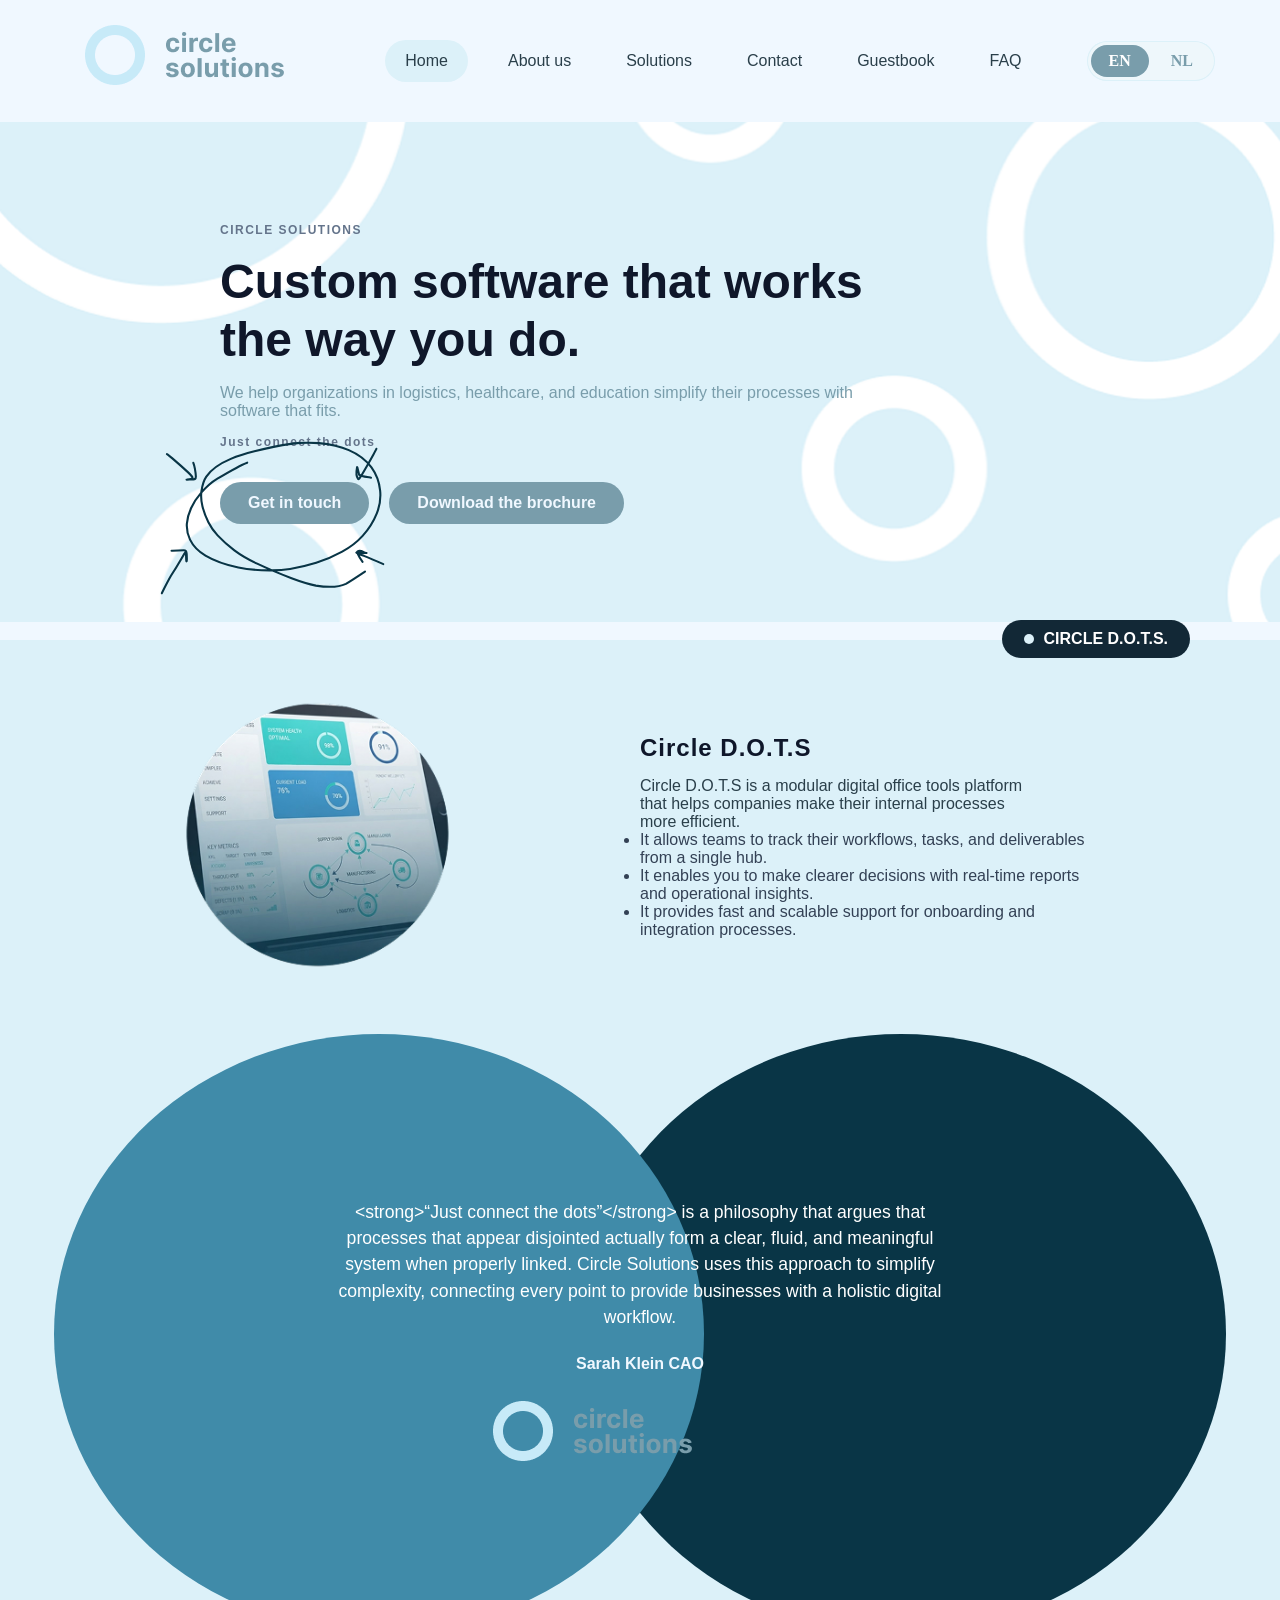
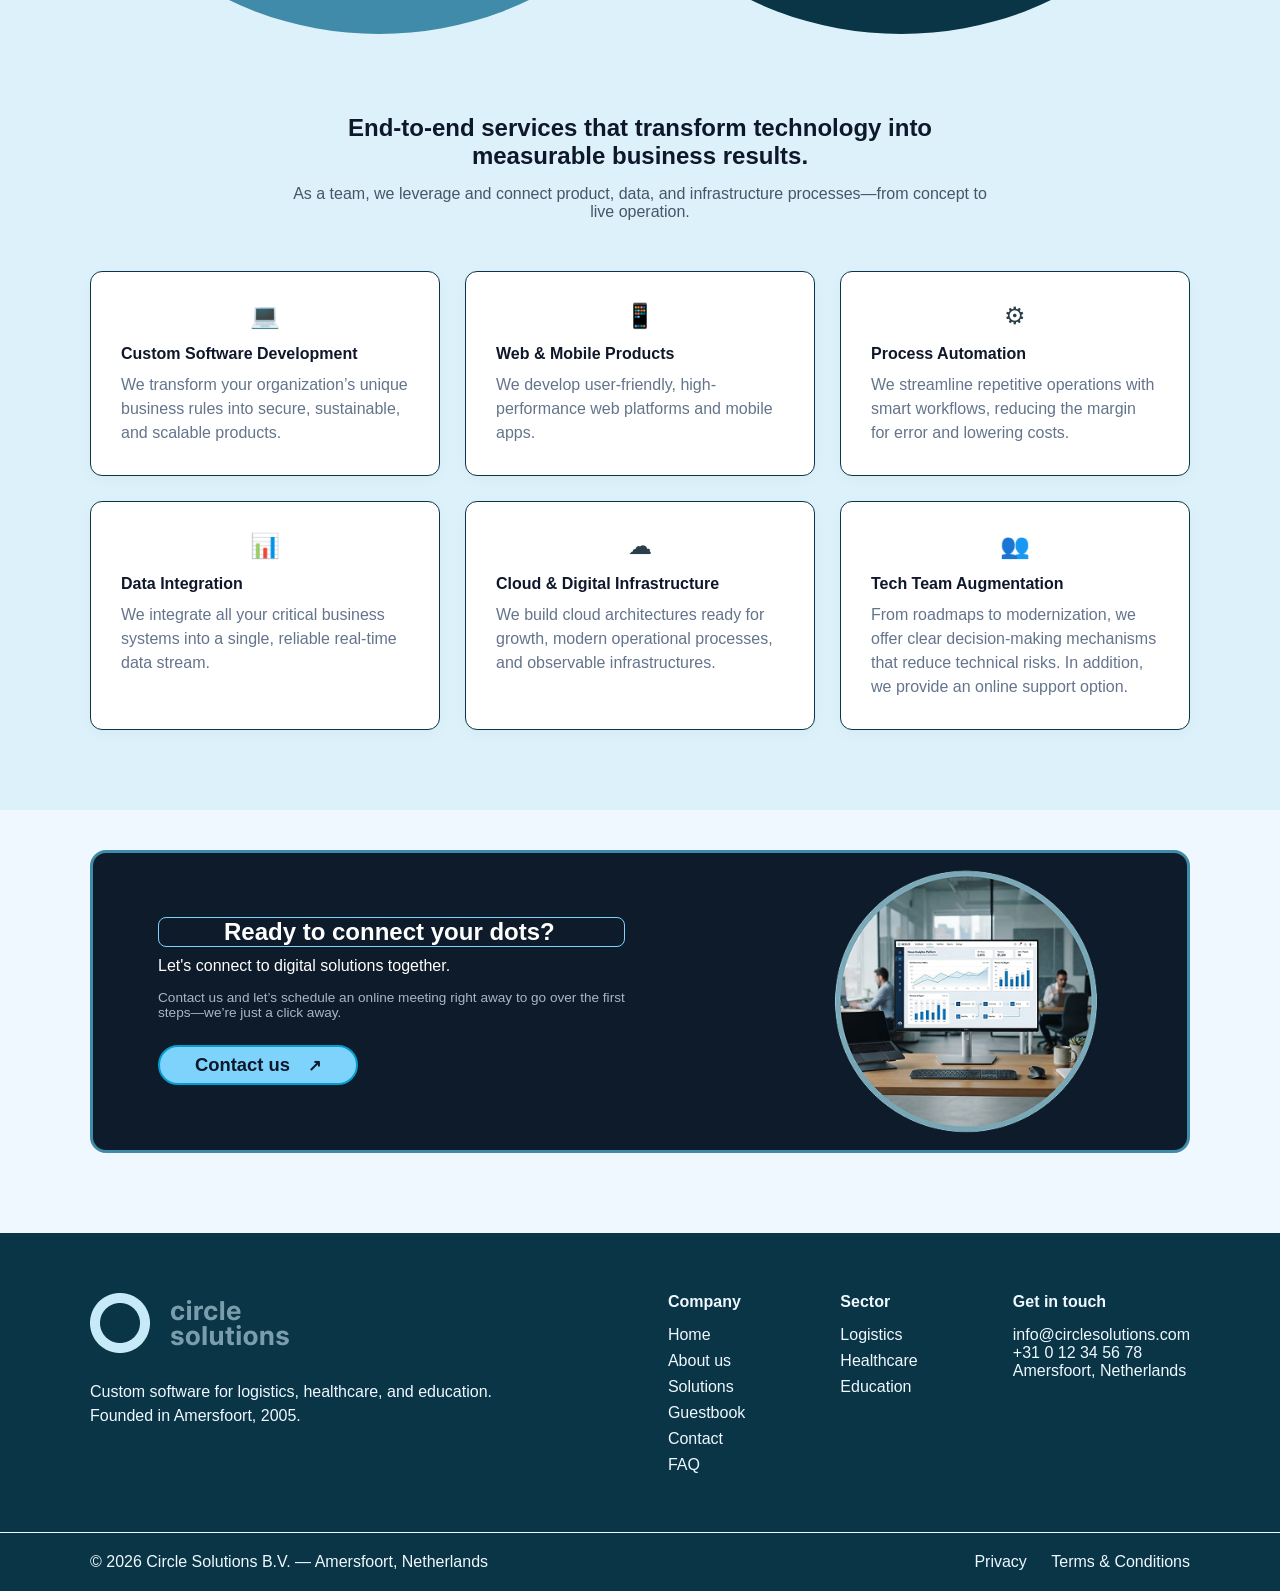
==== src/index.html @ 531309c3 "Merge branch 'main' into buse" ====
<!doctype html>
<html lang="en">
<head>
<meta charset="UTF-8" />
<meta name="viewport" content="width=device-width, initial-scale=1.0" />
<title>Home - Circle Solutions</title>
<title data-i18n="home.title">Circle Solutions-Home</title>
<link rel="stylesheet" href="css/style.css">

</head>
<body>
<!-- NAVBAR -->
<header class="navbar">
<div class="nav-container">
<a href="index.html" class="logo">
<img src="images/LOGO.png" alt="" class="logo-img">
</a>

    <nav class="nav-links">
		<a href="index.html" class="active" data-i18n="nav.home">Home</a>
		<a href="../pages/about.html" data-i18n="nav.about">About us</a>
		<a href="../pages/solutions.html" data-i18n="nav.solutions">Solutions</a>
		<a href="../pages/contact.php" data-i18n="nav.contact">Contact</a>
		<a href="../pages/guestbook.php" data-i18n="nav.guestpage">Guestpage</a>
		<a href="../pages/faq.html" data-i18n="nav.faq">FAQ</a>
        <br>
			<div class="lang-switch" role="group" aria-label="Language">
				<button class="btn-lang" data-lang="en" type="button">EN</button>
				<button class="btn-lang" data-lang="nl" type="button">NL</button>
			</div>
</nav>
</div>
</header>

<!-- HERO SECTION -->
  <section class="hero">
    
    <div class="container hero-container">
      <span class="sub-title">CIRCLE SOLUTIONS</span>
      <h1 data-i18n-html="home.hero.title">Custom software that works <br> the way you do.</h1>
      <p data-i18n="home.hero.text">We help organizations in logistics, healthcare, and education simplify their processes with software that fits.</p>
      <span class="sub-title" data-i18n="home.hero.tagline">Just connect the dots</span>
      <br>
      <div class="hero-buttons">
        <div class="btn-circle-wrapper">
            <svg width="214" height="147" viewBox="0 0 214 147" fill="none" xmlns="http://www.w3.org/2000/svg">
                <path d="M206.187 7C206.052 7.44674 205.916 7.89348 203.238 12.725C200.559 17.5566 195.342 26.7594 192.417 31.5449C192.168 31.9524 191.937 32.326 191.722 32.6678M191.722 32.6678C189.411 36.3394 188.977 36.3552 188.537 35.6616C185.969 31.6192 187.295 27.0545 187.739 24.6137C187.865 23.9179 188.8 28.0942 189.685 31.8386C190.373 32.1603 191.054 32.4339 191.722 32.6678ZM191.722 32.6678C194.572 33.6662 197.192 33.9428 199.163 34.1644C199.748 34.2537 200.29 34.4324 201.054 34.6165" stroke-width="2" stroke-linecap="round" stroke-linejoin="round" stroke="#093546"/>
                <path d="M192.952 115.005C191.727 113.305 189.323 109.647 188.111 106.883M188.111 106.883C188.045 106.733 187.983 106.586 187.924 106.442C187.884 106.343 187.851 106.245 187.826 106.149M188.111 106.883C187.547 106.616 187.21 106.407 187 106.203C187.183 106.172 187.467 106.155 187.826 106.149M188.111 106.883C189.162 107.381 191.002 108.078 194.275 109.302C198.288 110.914 205.267 113.863 212.868 117.171M187.826 106.149C187.697 105.663 187.767 105.224 188.19 104.993C191.32 103.289 194.307 106.157 195.624 106.341C199.901 106.939 190.984 106.101 187.826 106.149Z" stroke-width="2" stroke-linecap="round" stroke-linejoin="round" stroke="#093546"/>
                <path d="M82.7115 20.2704C79.1403 21.5699 69.0867 26.6949 54.2608 35.5805C47.365 39.7134 42.9079 44.2592 38.8556 48.9072M38.8556 48.9072C38.8461 48.9181 38.8365 48.929 38.827 48.94C34.767 53.5994 31.5529 58.519 29.1829 63.5595C26.813 68.6001 25.3845 73.6125 25.0652 78.6545C24.746 83.6964 25.5793 88.616 28.0917 93.7958C30.6042 98.9756 34.7706 104.266 42.869 109.081C50.9673 113.895 62.8714 118.072 74.2416 120.409C85.6117 122.747 96.0873 123.118 103.924 123.17C104.833 123.176 105.702 123.178 106.54 123.174M38.8556 48.9072C38.9139 48.3086 38.9884 47.7086 39.0795 47.106C39.8208 42.2047 41.1844 37.1265 43.6644 33.5342C47.9841 27.2771 55.4675 21.494 67.0504 16.625C72.979 14.1329 79.2882 11.9979 89.6176 9.40031C99.9471 6.80268 113.875 3.83236 124.518 2.29938C135.161 0.766396 142.304 0.673573 151.272 1.58352C160.239 2.49346 170.715 4.34991 179.816 8.24284C188.917 12.1358 196.417 17.8908 201.454 24.785C206.492 31.6792 208.992 39.4763 209.751 46.9133C210.51 54.3504 209.558 61.2193 206.568 68.6704C203.577 76.1215 198.697 83.9186 193.006 90.2081C187.316 96.4975 181.006 101.139 173.498 105.324C165.989 109.51 157.537 113.13 148.651 115.944C139.764 118.758 130.717 120.707 123.679 121.825C117.458 122.814 112.922 123.146 106.54 123.174M38.8556 48.9072C38.4396 53.178 38.8497 57.3777 39.9507 61.9183C41.206 67.0952 43.3488 72.5718 45.643 77.1566C47.9372 81.7415 50.318 85.2688 54.461 89.7313C58.604 94.1938 64.437 99.4847 70.4774 104.02C76.5178 108.556 82.5888 112.176 92.2636 116.779C96.5395 118.814 101.483 121.019 106.54 123.174M106.54 123.174C112.924 125.895 119.487 128.537 125.112 130.655C135.19 134.451 141.857 136.4 148.326 137.729C160.867 139.708 169.741 139.542 177.042 136.048C181.724 133.39 188.39 128.935 195.258 124.345L195.259 124.344" stroke-width="2" stroke-linecap="round" stroke-linejoin="round" stroke="#093546"/>
                <path d="M10.4452 104.437C10.8518 104.437 15.3977 104.114 22.1036 104.001C24.4766 103.961 24.7441 104.966 24.8837 107.347C25.0233 109.728 25.0233 113.714 24.9556 113.989C24.2017 117.058 24.4772 106.294 24.0686 105.259C22.0215 107.678 18.6049 114.856 9.87031 128.361C7.05324 133.21 4.07192 139.135 1.00024 145.239" stroke-width="2" stroke-linecap="round" stroke-linejoin="round" stroke="#093546"/>
                <path d="M6.00024 12C6.67782 12.4141 7.35539 12.8282 11.2278 16.1475C15.1003 19.4668 22.1471 25.6787 26.0144 29.2928C29.8817 32.907 30.356 33.7353 30.4309 34.438C30.5732 35.7721 27.8531 36.2619 25.3163 36.3999C22.5287 36.5516 31.7974 36.4041 32.8219 35.8477C33.3068 35.5845 33.711 35.2914 33.6833 33.4927C33.6556 31.6939 33.1813 28.3809 32.7336 25.915C32.286 23.4491 31.8795 21.9306 31.2553 20.3662" stroke-width="2" stroke-linecap="round" stroke-linejoin="round" stroke="#093546"/>
            </svg>
          <a href="pages/contact.php" class="btn btn-primary" data-i18n="home.hero.cta">Get in touch</a>
        </div>
        
        <a href="/assets/brochure - Circle Solutions.pdf" class="btn btn-secondary" target="_blank" data-i18n="home.hero.brochure">Download the brochure</a>
      </div>
    </div>
  </section>
 <br>

<section class="dots-section">
<div class="container grid-2">

<span class="badge">
<span class="dot"></span>
CIRCLE D.O.T.S.
</span>

<div class="dots-image">
<img src="images/DOT.png" alt="">
</div>
<div class="dots-content">
    <h2>Circle D.O.T.S</h2>
    <p class="lead" data-i18n="home.dots.lead">
      <strong>Circle D.O.T.S is a modular digital office tools platform that helps companies make their internal processes more efficient.</strong>
    </p>
    <ul>
        <li data-i18n="home.dots.li1">It allows teams to track their workflows, tasks, and deliverables from a single hub.</li>
        <li data-i18n="home.dots.li2">It enables you to make clearer decisions with real-time reports and operational insights.</li>
        <li data-i18n="home.dots.li3">It provides fast and scalable support for onboarding and integration processes.</li>
    </ul>
</div>
</div>
</section>

<!-- QUOTE SECTION -->
<section class="quote-container">
<!-- 2 circle-->
<div class="circle circle-left"></div>
<div class="circle circle-right"></div>

<div class="quote-content">
<p class="quote-text" data-i18n="home.quote.text">
<strong>“Just connect the dots”</strong>is a philosophy that argues that processes that appear disjointed actually form a clear, fluid, and meaningful system when properly linked. Circle Solutions uses this approach to simplify complexity, connecting every point to provide businesses with a holistic digital workflow.
</p>

<div class="quote-author">
<span class="author-name">Sarah Klein CAO</span>
<br>
<img src="images/LOGO.png" alt="">
</div>
</div>
</div>
</section>

<!-- SERVICES SECTION unicode...-->
<section class="services-section">
<div class="container">
<div class="section-header">
<h2 data-i18n="home.services.title">End-to-end services that transform technology into measurable business results.</h2>
<p data-i18n="home.services.text">As a team, we leverage and connect product, data, and infrastructure processes—from concept to live operation.</p>
</div>

<div class="services-grid">
<div class="service-card">
<div class="card-icon"> &#128187; </div>
<h3 data-i18n="home.s1.title">Custom Software Development</h3>
<p data-i18n="home.s1.text">We transform your organization's unique business rules into secure, sustainable, and scalable products.</p>
</div>

<div class="service-card">
<div class="card-icon"> &#128241; </div>
<h3 data-i18n="home.s2.title">Web & Mobile Products</h3>
<p data-i18n="home.s2.text">We develop user-friendly, high-performance web platforms and mobile apps.</p>
</div>

<div class="service-card">
<div class="card-icon"> &#9881; </div>
<h3 data-i18n="home.s3.title">Process Automation</h3>
<p data-i18n="home.s3.text">We streamline repetitive operations with smart workflows, reducing the margin for error and lowering costs.</p>
</div>

<div class="service-card">
<div class="card-icon"> &#128202; </div>
<h3 data-i18n="home.s4.title">Data Integration</h3>
<p data-i18n="home.s4.text">We integrate all your critical business systems into a single, reliable real-time data stream.</p>
</div>


<div class="service-card">
<div class="card-icon"> &#9729; </div>
<h3 data-i18n="home.s5.title">Cloud & Digital Infrastructure</h3>
<p data-i18n="home.s5.text">We build cloud architectures ready for growth, modern operational processes, and observable infrastructures.</p>
</div>

<div class="service-card">
<div class="card-icon"> &#128101; </div>
<h3 data-i18n="home.s6.title">Tech Team Augmentation</h3>
<p data-i18n="home.s6.text">From roadmaps to modernization, we offer clear decision-making mechanisms that reduce technical risks. In addition, we provide an online support option.</p>
</div>
</div>
</div>

</section>
<!--BANNER SECTION -->
 <section class="cta-section">
    <div class="container">
      <div class="cta-card">
        <div class="cta-content">
            <h2 data-i18n="home.cta.title">Ready to connect your dots?</h2>
            <h3 data-i18n="home.cta.sub">Let's connect to digital solutions together.</h3>
            <p data-i18n="home.cta.text">Contact us and let's schedule an online meeting right  away to go over the first steps—we're just a click away.</p>
            <a href="pages/contact.php" class="contact-btn">
  <span data-i18n="home.cta.btn">Contact us</span>
  <span class="arrow">↗</span>
</a>
</div>
<div class="cta-image">
<img src="images/Ürün arayüzü.png" alt="">
</div>
</div>
</div>
</section>

<!-- FOOTER -->

	 <footer class="footer">
		 <div class="container footer-grid">
			 <div class="footer-brand">
				 <div class="logo light">
					 <span class="logo-icon"></span>
					 <img src="/images/LOGO.png" alt="">
        
				 </div>
				 <p>
					 <span data-i18n="footer.tagline">Custom software for logistics, healthcare, and education.</span>
					 <br>
						 <span data-i18n="footer.founded">Founded in Amersfoort, 2005.</span>
					 </p>

			 </div>
			 <div class="footer-col">
				 <h4 data-i18n="footer.company">Company</h4>
				 <ul>
					 <li>
						 <a href="../index.html" data-i18n="nav.home">Home</a>
					 </li>
					 <li>
						 <a href="pages/about.html" data-i18n="nav.about">About us</a>
					 </li>
					 <li>
						 <a href="pages/solutions.html" data-i18n="nav.solutions">Solutions</a>
					 </li>
					 <li>
						 <a href="pages/guestbook.php" data-i18n="nav.guestbook">Guestbook</a>
					 </li>
					 <li>
						 <a href="pages/contact.php" data-i18n="nav.contact">Contact</a>
					 </li>
					 <li>
						 <a href="pages/faq.html" data-i18n="nav.faq">FAQ</a>
					 </li>
				 </ul>
			 </div>
			 <div class="footer-col">
				 <h4 data-i18n="footer.sector">Sector</h4>
				 <ul>
					 <li>
						 <a href="pages/solutions.html" data-i18n="footer.logistics">Logistics</a>
					 </li>
					 <li>
						 <a href="pages/solutions.html" data-i18n="footer.healthcare">Healthcare</a>
					 </li>
					 <li>
						 <a href="pages/solutions.html" data-i18n="footer.education">Education</a>
					 </li>
				 </ul>
			 </div>
			 <div class="footer-col">
				 <h4 data-i18n="footer.touch">Get in touch</h4>
				 <p>info@circlesolutions.com</p>
				 <p>+31 0 12 34 56 78</p>
				 <p data-i18n="footer.city">Amersfoort, Netherlands</p>
			 </div>
		 </div>
		 <div class="footer-bottom">
			 <div class="container flex-between">
				 <p>&copy; 2026 Circle Solutions B.V. — Amersfoort, Netherlands</p>
				 <div class="legal-links">
					 <a href="pages/privacy.html" data-i18n="footer.privacy">Privacy</a>
					 <a href="pages/terms.html" data-i18n="footer.terms">Terms & Conditions</a>
				 </div>
			 </div>
		 </div>
	 </footer>
	
	 <script src="js/lang.js"></script>
	 <script src="../js/lang.js"></script>

</body>
</html>
---- src/css/style.css ----
*{
margin: 0;
padding: 0;
box-sizing: border-box;

}

body{
font-family: 'Gill Sans', 'Gill Sans MT', Calibri, 'Trebuchet MS', sans-serif;
background-color: aliceblue;
color: #2A3F4A;



}

.container {
max-width: 1140px;
margin: 0 auto;
padding: 0 20px;

}
a {
text-decoration: none;
color: #2A3F4A ;
}

ul {
list-style: none;
}

/* --- NAVBAR --- */

.navbar{
background-color: aliceblue;
padding : 25px 65px ;

}

.nav-container {
display: flex;
justify-content: space-between;
align-items: center;
}

.logo {
font-weight: 1000;
font-size: 1.2rem;
color :black ;
}

.logo-img {
margin-left: 20px;

}

.nav-links {
display: flex;
align-items: center;
gap: 25px;
}

.nav-links a {
font-size: 1rem ;
font-weight: 500;
color:#2A3F4A ;
transition: color 0.2s;
padding: 8px 15px;
transition: all 0.2s ease;
border-radius: 40px;
}

.nav-links a.active,
.nav-links a:hover {
background-color: rgb(220 241 249 );
transform: scale(1);
transition: all 0.2s ease;
padding: 12px 20px;
}

/* --- lANGUAGE SWITCH --- */
.lang-switch {
display: inline-flex;
align-items: center;
gap: 4px;
padding: 4px;
background-color: #eef7fb;
border-radius: 1000px;
box-shadow: inset 0 0 0 1px rgb(220 241 249);
}

.btn-lang {
border: none;
background: transparent;
color: #799DAB;
font-family: Calibri;
font-size: 1rem;
font-weight: 600;
padding: 7px 18px;
border-radius: 999px;
cursor: pointer;
transition: background-color 0.2s ease, color 0.2s ease;
}

.btn-lang:hover { color: #093546; }

.btn-lang.active {
background-color: #799DAB;
color: #ffffff;
}

.btn-lang:focus-visible {
outline: 2px solid #408BA9;
outline-offset: 2px;
}

/* --- HERO SECTION --- */
.hero {
position: relative;
width: 100%;
min-height: 500px;
background: url('../images/BACKG.png') no-repeat center center / cover;
display: flex;
flex-direction: column;
justify-content: center;
align-items: center;
color: #2A3F4A;
text-align: left;
padding: 80px 100px;
}
.hero-container {
max-width: 700px;
margin-left: 100px;
}

.hero-container span[data-i18n="home.hero.tagline"] {
position: relative;
top: -15px; 
display: block;
}

.hero-container span[data-i18n="home.hero.tagline"] {
    position: relative;
    top: -15px; /* Adjust this number to move it higher or lower */
    display: block;
}

.sub-title {
font-size: 0.75rem;
letter-spacing: 1.5px;
color: #64748b;
font-weight: 600;
}

.hero h1 {
font-size: 3rem;
font-weight: 1200;
line-height: 1.2;
margin: 15px 0;
color: #0f172a;
}

.hero p {
font-size: 1rem;
color: #799DAB;
margin-bottom: 30px;
}

.hero-buttons {
  display: flex;
  gap: 20px;
}

.btn {
display: inline-block;
padding: 12px 28px;
border-radius: 25px;
font-size: 1rem;
font-weight: 700;
transition: all 0.2s;
background-color: #799DAB;
color: aliceblue;
}


.btn:hover {
background-color: #093546;
}

.btn-circle-wrapper {
position: relative;
display: inline-block;
}

.btn-circle-wrapper svg {
    position: absolute;
    top: 50%;
    left: 50%; 
    transform: translate(-60%, -40%);                     
    width: 150%;
    height: auto;
    pointer-events: none;
    z-index: 1;
}

.btn-circle-wrapper .btn {
position: relative;
z-index: 2;
}

/* --- CIRCLE D.O.T.S. SECTION --- */
.dots-section {
padding: 60px 0;
background-color: rgb(220 241 249 );

}


.dots-section .container.grid-2 {
position: relative;
}

.dots-section .badge {
position: absolute;
top: -80px;
right: 20px;
z-index: 5;
}

.badge {
display: inline-flex;
align-items: center;
gap: 10px;
background-color: #122836;
color: #ffffff;
font-weight: 700;
font-size: 1rem;
padding: 10px 22px;
border-radius: 20px;
width: fit-content;
}

/* Little point */

.badge .dot {
width: 10px;
height: 10px;
background-color: rgb(220 241 249 );
border-radius: 50%;
display: inline-block;
}

.grid-2 {
display: grid;
grid-template-columns: 1fr 1fr;
gap: 0px;
align-items: center;
}


.dots-image img {
width: 50%;
border-radius: 12px;
margin-left: 90px;
justify-content: flex-start;

}

.dots-content h2 {
font-size: 1.5rem;
font-weight: 800;
letter-spacing: 1px;
margin-bottom: 15px;
color: #0f172a;
margin-right: 150px;
}

.dots-content .lead {
font-size: 1rem;
margin-right: 150px;
}
.dots-content ul {
list-style-type: disc;
padding-left: 0px;
margin-right: 100px;
}

.dots-content li {
font-size:1rem;
color: #334155;

}

/* --- QUOTE SECTION --- */

.quote-container {
    position: relative;
    width: 100%;
    min-height: 600px;
    display: flex;
    justify-content: center;
    align-items: center;
    overflow: hidden;
    padding: 80px 0;
    background-color: rgb(220 241 249 );
}
/* --- common--- */
.quote-container .circle {
position: absolute;
width: 650px;
height: 600px;
border-radius: 50%;
top: 50%;
transform: translateY(-50%);
}

.circle-left{
background-color:#093546;
left: 45%;
transform: translate(-58%, -50%);
z-index: 1;
}

.circle-right{
background-color:#408BA9;
right: 45%;
transform: translate(-42%, -50%);
z-index: 1;
}

.quote-content {
position: relative;
z-index: 2;
max-width: 650px;
text-align: center;
color: #ffffff;
padding: 0 20px;
}

.quote-text {
font-size: 1.1rem;
line-height: 1.5;
margin-bottom: 25px;
}

.quote-author {
margin-top: 20px;
display: flex;
flex-direction: column;
align-items: center;
text-align: right;
}


.author-name {
font-weight: bold;
display:block;
margin-bottom: 10px;
color: aliceblue;
font-size: 1rem;
}


.author-logo {
max-width: 100px;
max-height: 30px;
height: auto;
display: block;
}


/* --- SERVICES SECTION --- */

.services-section {
padding: 80px 0;
background-color: rgb(220 241 249 );

}

.section-header {
text-align: center;
max-width: 700px;
margin: 0 auto 50px;
}

.section-header h2 {
font-size: 1.5rem;
font-weight: 700;
color: #0f172a;
margin-bottom: 15px;
}

.section-header p {
font-size: 1rem;
color: #475569;
}

.services-grid {
display: grid;
grid-template-columns: repeat(3, 1fr);
gap: 25px;

}

.service-card {
background-color: #ffffff;
padding: 30px;
border-radius: 12px;
box-shadow: 0 4px 15px rgba(0,0,0,0.03);
border: 1px solid #093546;
}

.card-icon {
font-size: 1.5rem;
margin-bottom: 15px;
justify-content: center;
display: flex;
}

.service-card h3 {
font-size: 1rem;
font-weight: 700;
margin-bottom: 10px;
color: #0f172a;
}

.service-card p {
font-size: 1rem;
color: #64748b;
line-height: 1.5;
}

/* --- BANNER SECTION --- */

.cta-section {
padding: 40px 0 80px;
}

.cta-card {
background-color: #0d1b2a;
color: #ffffff;
border-radius: 16px;
display: grid;
grid-template-columns: 1fr 1fr;
gap: 30px;
align-items: center;
border: 3px solid #408BA9;
}
.cta-content{
margin-left: 65px;
}
.cta-content h2 {
font-size: 1.5rem;
margin-bottom: 10px;
border: 1px solid #7dd3fc;
border-radius: 8px;
padding-left: 65px;
}

.cta-content h3 {
font-size: 1rem;
font-weight: 400;
margin-bottom: 15px;
}

.cta-content p {
font-size: 0.85rem;
color: aliceblue;
opacity: 70%;
margin-bottom: 25px;
}

.cta-image{

display: flex;
justify-content: flex-end;
align-items: center;
padding: 10px;
}
.cta-image img {
width: 55%;
object-fit: cover;
margin-right: 70px;/* ---left img --- */

}

.contact-btn {
display: inline-flex;
align-items: center;
justify-content: space-between;
width: 200px;
height: 40px;
padding: 0 35px;
background-color: #7dd3fc;
border-radius: 30px;
color:#0f172a;
font-size: 1.15rem;
font-weight: bold;
text-decoration: none;
box-sizing: border-box;
border: 2px solid #079CCB;

}


.contact-btn .arrow {
font-size: 1rem;
font-weight: bold;

}


/* --- SOLUTIONS PAGE--- */


.main-sol {
display: flex;
flex-direction: column;
width: 100%;
}

.section-sol {
width: 100%;
padding: 72px 50px;
overflow: hidden;
}

.section--light-sol {
background-color: #f8fbfc;
}

.section--blue-sol {
background-color: #c7eaf8;
}

.section-sol:first-child {
padding-top: 72px;
padding-bottom: 60px;
}

.container-sol {
width: 100%;
position: relative;
}

.container--header-sol {
max-width: 800px;
display: flex;
flex-direction: column;
gap: 12px;
}

.container--split-sol {
max-width: 1100px;
display: flex;
flex-direction: row;
align-items: center;
justify-content: center;
gap: 52px;
width: 100%;
}


.content-col-sol {
flex: 1 0 0;
min-width: 0;
display: flex;
flex-direction: column;
gap: 15.2px;
}

.image-col-sol {
flex: 1 0 0;
min-width: 0;
padding-bottom: 4px;
}


.label-sol {
font-size: 12.8px;
font-weight: 500;
color: #799dab;
letter-spacing: 1.28px;
text-transform: uppercase;
}

.heading-1-sol {
font-size: 48px;
font-weight: 700;
color: #2a3f4a;
letter-spacing: -1px;
line-height: normal;
}

.heading-2-sol {
font-size: 29.6px;
font-weight: 700;
color: #2a3f4a;
letter-spacing: -0.500px;
line-height: normal;
}

.description-sol {
font-size: 16px;
font-weight: 400;
color: #5a7580;
line-height: 26.4px;
}

.description--wide-sol {
font-size: 16px;
line-height: 28px;
max-width: 620px;
}


.feature-list-sol {
list-style: none;
display: flex;
flex-direction: column;
gap: 9.5px;
padding: 8px 0 4.8px;
font-size: 15px;
color: #5a7580;
font-weight: 400;
}

.feature-item-sol {
display: flex;
gap: 10px;
align-items: flex-start;
white-space: nowrap;
}

.checkmark-sol {
font-weight: 700;
color: #799dab;
line-height: 23px;
flex-shrink: 0;
}

.feature-item-sol span:last-child {
line-height: 23px;
}


.vertical-border-sol {
border-left: 2px solid #dcf1f9;
padding-left: 12px;
}

.vertical-border-sol p {
font-size: 13px;
font-style: italic;
font-weight: 400;
color: #aac3cc;
line-height: normal;
white-space: nowrap;
}


.image-pill-sol {
  position: relative;
  height: 300px;
  border-radius: 200px;
  overflow: hidden;
  width: 100%;
  margin-left: 50px;
}

.image-pill__img-sol {
position: absolute;
left: 0;
width: 100%;
max-width: none;
pointer-events: none;
}


.image-pill__img--logistics-sol {
height: 232%;
top: -65%;
}


.image-pill__img--healthcare-sol {
height: 262%;
top: -80%;
}

.image-pill__img--education-sol {
height: 108%;
top: -4%;
}



/* --- FOOTER --- */
.footer {
background-color: #093546;
color: aliceblue;
padding: 60px 0 20px;
font-size: 1rem;
}

.footer-grid {
display: grid;
grid-template-columns: 3fr 0.8fr 0.8fr 0fr;
gap: 25px;
margin-bottom: 50px;
}

.footer-brand .logo {
color: aliceblue
;
margin-bottom: 15px;
}

.footer-brand p {
color:aliceblue;
line-height: 1.5;
}

.footer-col a{
color: aliceblue;
}
.footer-col h4 {
color: aliceblue;
margin-bottom: 15px;
font-size: 1rem;
}

.footer-col ul li {
margin-bottom: 8px;
}

.footer-col a:hover {
text-decoration: underline;
}

.footer-bottom {
border-top: 1px solid aliceblue;
padding-top: 20px;
}

.flex-between {
display: flex;
justify-content: space-between;
align-items: center;
color: aliceblue;
font-size: 1rem;
}

.legal-links a {
margin-left: 20px;
color: aliceblue;
}

.legal-links a:hover {
color: aliceblue;
}

/* RESPONSIVE DESIGN */
@media (max-width: 900px) {
.grid-2,
.services-grid,
.cta-card,
.footer-grid {
grid-template-columns: 1fr;
}

.hero-container {
margin-left: 0;
}

.quote-card {
border-radius: 20px;
padding: 40px 20px;
}
}
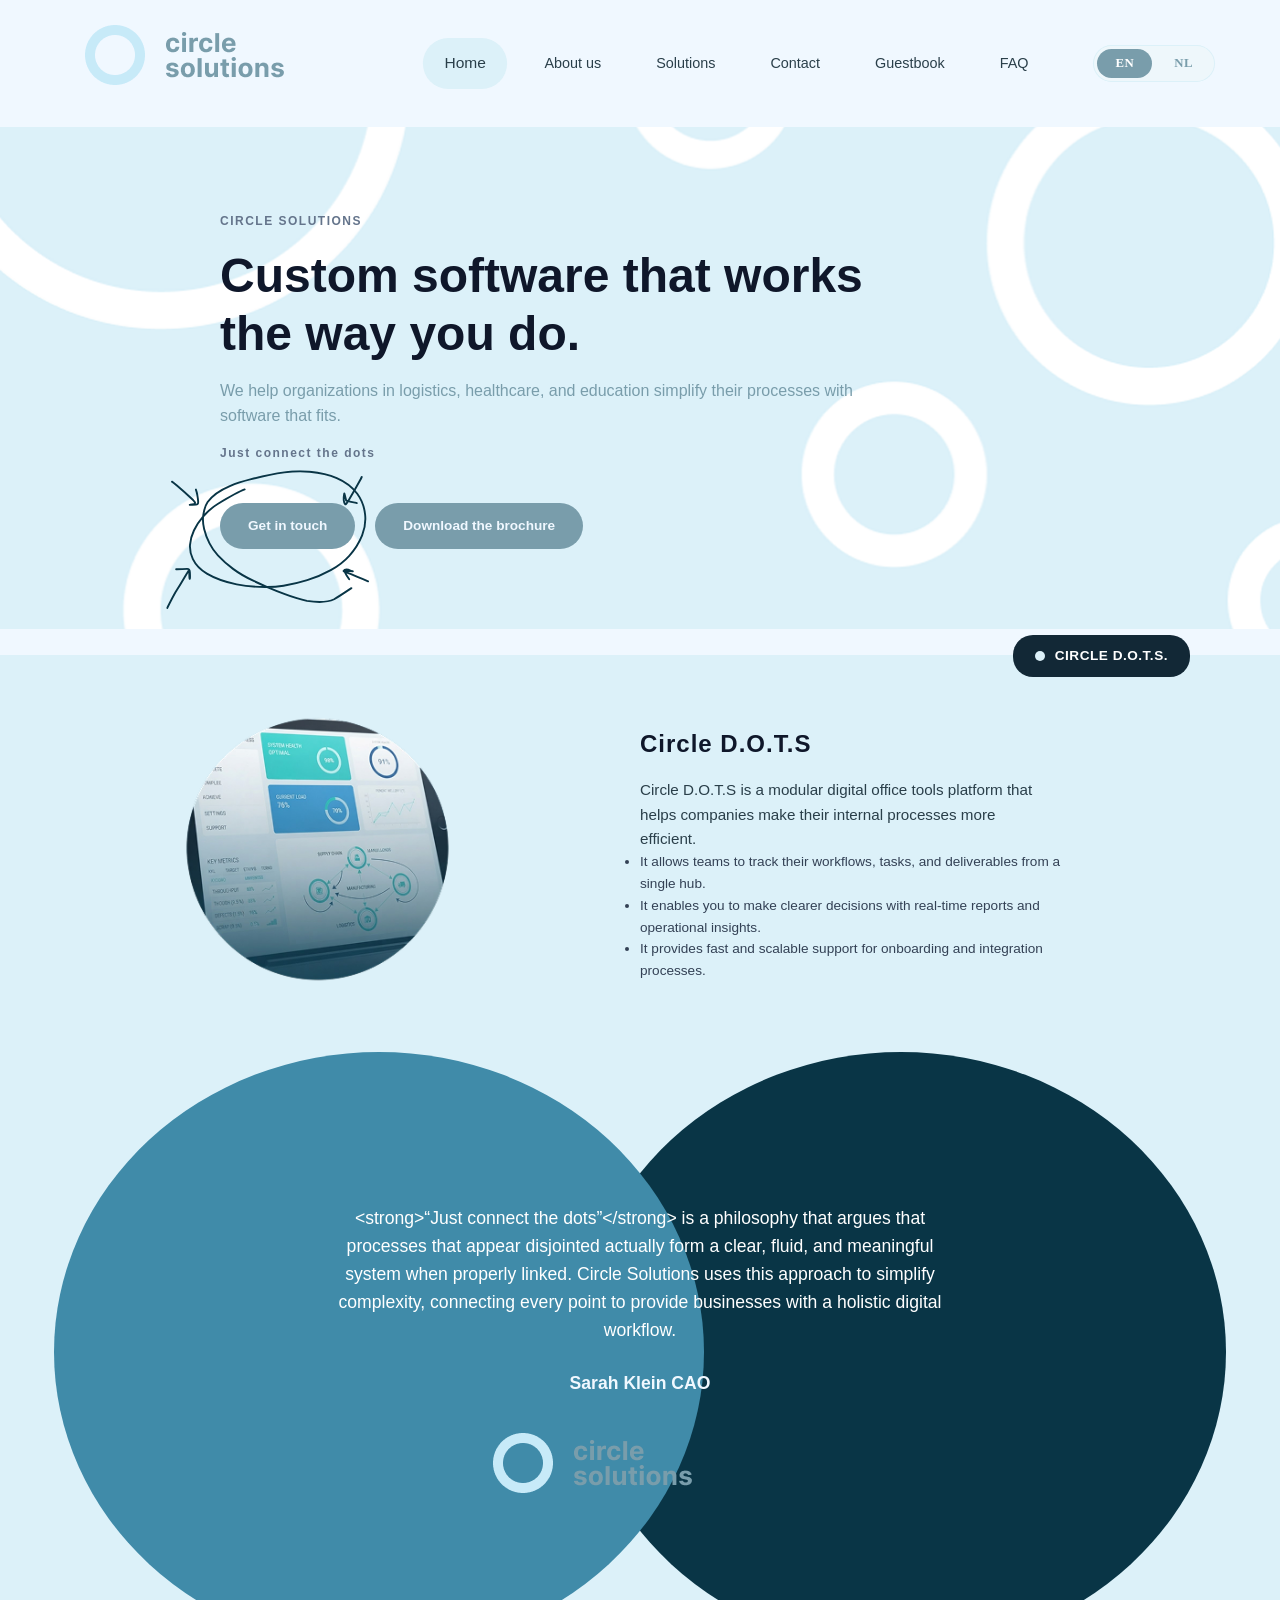
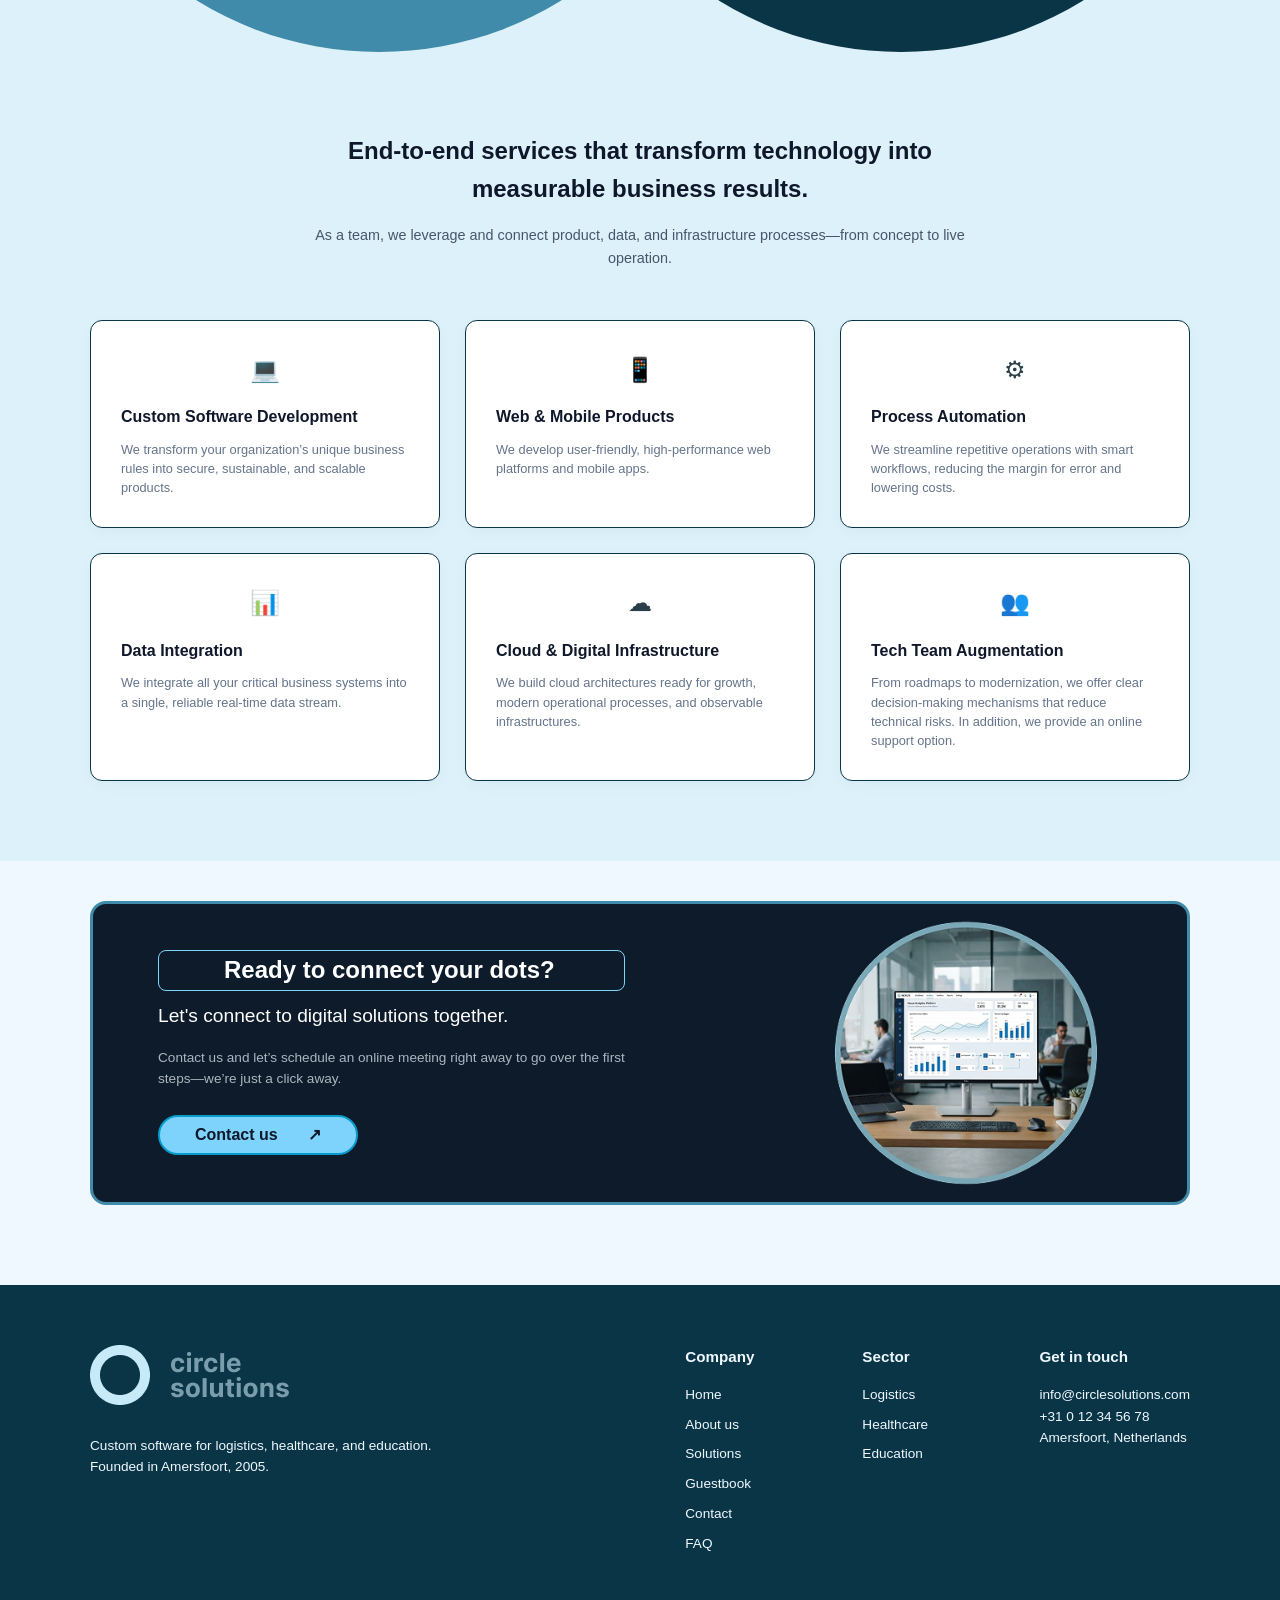
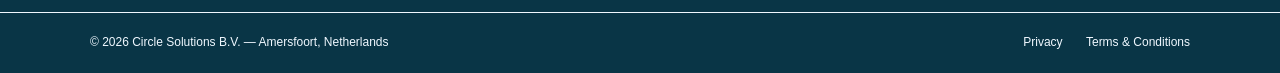
==== commit 4838386a: "fixed the double code on guestbook" ====
--- a/src/index.html
+++ b/src/index.html
@@ -91,9 +91,9 @@
 <div class="circle circle-right"></div>
 
 <div class="quote-content">
-<p class="quote-text" data-i18n="home.quote.text">
-<strong>“Just connect the dots”</strong>is a philosophy that argues that processes that appear disjointed actually form a clear, fluid, and meaningful system when properly linked. Circle Solutions uses this approach to simplify complexity, connecting every point to provide businesses with a holistic digital workflow.
-</p>
+  <p class="quote-text" data-i18n="home.quote.text">
+  “Just connect the dots” is a philosophy that argues that processes that appear disjointed actually form a clear, fluid, and meaningful system when properly linked. Circle Solutions uses this approach to simplify complexity, connecting every point to provide businesses with a holistic digital workflow.
+  </p>
 
 <div class="quote-author">
 <span class="author-name">Sarah Klein CAO</span>
--- a/src/css/style.css
+++ b/src/css/style.css
@@ -1,142 +1,138 @@
-*{
-margin: 0;
-padding: 0;
-box-sizing: border-box;
-
+﻿*{
+    margin: 0;
+    padding: 0;
+    box-sizing: border-box;
+    
 }
 
 body{
-font-family: 'Gill Sans', 'Gill Sans MT', Calibri, 'Trebuchet MS', sans-serif;
-background-color: aliceblue;
-color: #2A3F4A;
-
-
-
+    font-family: Calibri, 'Trebuchet MS', sans-serif;
+    /* --- calibri--- */
+    background-color:  aliceblue;
+    color: #2A3F4A;
+    line-height: 1.6;
+    
+    
 }
 
 .container {
-max-width: 1140px;
-margin: 0 auto;
-padding: 0 20px;
+    max-width: 1140px;
+    margin: 0 auto;
+    padding: 0 20px;
 
 }
 a {
-text-decoration: none;
-color: #2A3F4A ;
+    text-decoration: none;
+    color: #2A3F4A ;
 }
 
 ul {
-list-style: none;
+    list-style: none;
 }
 
 /* --- NAVBAR --- */
 
 .navbar{
-background-color: aliceblue;
-padding : 25px 65px ;
+    background-color: aliceblue;
+    padding : 25px 65px ;
 
 }
 
 .nav-container {
-display: flex;
-justify-content: space-between;
-align-items: center;
+    display: flex;
+    justify-content: space-between;
+    align-items: center;
 }
 
 .logo {
-font-weight: 1000;
-font-size: 1.2rem;
-color :black ;
+    font-weight: 1000;
+    font-size: 1.2rem;
+    color :black ;
 }
 
 .logo-img {
-margin-left: 20px;
-
+   margin-left: 20px;
+   
 }
 
 .nav-links {
-display: flex;
-align-items: center;
-gap: 25px;
+    display: flex;
+    align-items: center;
+    gap: 25px;
 }
 
 .nav-links a {
-font-size: 1rem ;
-font-weight: 500;
-color:#2A3F4A ;
-transition: color 0.2s;
-padding: 8px 15px;
-transition: all 0.2s ease;
-border-radius: 40px;
-}
-
-.nav-links a.active,
+    font-size: 0.9rem ;
+    font-weight: 500;
+    color:#2A3F4A ;
+    transition: color 0.2s;
+    padding: 8px 15px; 
+  transition: all 0.2s ease;
+   border-radius: 40px;
+}
+
+.nav-links a.active, 
 .nav-links a:hover {
-background-color: rgb(220 241 249 );
-transform: scale(1);
-transition: all 0.2s ease;
-padding: 12px 20px;
+  background-color: rgb(220 241 249 );
+  transform: scale(1.08);
+  transition: all 0.2s ease;
+  padding: 12px 20px;
 }
 
 /* --- lANGUAGE SWITCH --- */
 .lang-switch {
-display: inline-flex;
-align-items: center;
-gap: 4px;
-padding: 4px;
-background-color: #eef7fb;
-border-radius: 1000px;
-box-shadow: inset 0 0 0 1px rgb(220 241 249);
+  display: inline-flex;
+  align-items: center;
+  gap: 4px;
+  padding: 4px;
+  background-color: #eef7fb;
+  border-radius: 999px;
+  box-shadow: inset 0 0 0 1px rgb(220 241 249);
 }
 
 .btn-lang {
-border: none;
-background: transparent;
-color: #799DAB;
-font-family: Calibri;
-font-size: 1rem;
-font-weight: 600;
-padding: 7px 18px;
-border-radius: 999px;
-cursor: pointer;
-transition: background-color 0.2s ease, color 0.2s ease;
+  border: none;
+  background: transparent;
+  color: #799DAB;
+  font-family: Calibri;
+  font-size: 0.8rem;
+  font-weight: 600;
+  letter-spacing: 0.5px;
+  padding: 7px 18px;
+  border-radius: 999px;
+  cursor: pointer;
+  transition: background-color 0.2s ease, color 0.2s ease;
 }
 
 .btn-lang:hover { color: #093546; }
 
 .btn-lang.active {
-background-color: #799DAB;
-color: #ffffff;
+  background-color: #799DAB;
+  color: #ffffff;
 }
 
 .btn-lang:focus-visible {
-outline: 2px solid #408BA9;
-outline-offset: 2px;
+  outline: 2px solid #408BA9;
+  outline-offset: 2px;
 }
 
 /* --- HERO SECTION --- */
 .hero {
-position: relative;
-width: 100%;
-min-height: 500px;
-background: url('../images/BACKG.png') no-repeat center center / cover;
-display: flex;
-flex-direction: column;
-justify-content: center;
-align-items: center;
-color: #2A3F4A;
-text-align: left;
-padding: 80px 100px;
+    position: relative;
+    width: 100%;
+    min-height: 500px; /* Alanın sıkışmaması için yükseklik */
+    background: url('../images/BACKG.png') no-repeat center center / cover;
+    display: flex;
+    flex-direction: column;
+    justify-content: center;
+    align-items: center; 
+    color: #2A3F4A; 
+    text-align: left; 
+    padding: 80px 100px; 
 }
 .hero-container {
-max-width: 700px;
-margin-left: 100px;
-}
-
-.hero-container span[data-i18n="home.hero.tagline"] {
-position: relative;
-top: -15px; 
-display: block;
+  max-width: 700px;
+  margin-left: 100px; 
 }
 
 .hero-container span[data-i18n="home.hero.tagline"] {
@@ -146,24 +142,24 @@
 }
 
 .sub-title {
-font-size: 0.75rem;
-letter-spacing: 1.5px;
-color: #64748b;
-font-weight: 600;
+  font-size: 0.75rem;
+  letter-spacing: 1.5px;
+  color: #64748b;
+  font-weight: 600;
 }
 
 .hero h1 {
-font-size: 3rem;
-font-weight: 1200;
-line-height: 1.2;
-margin: 15px 0;
-color: #0f172a;
+    font-size: 3rem;
+  font-weight: 1200;
+  line-height: 1.2;
+  margin: 15px 0;
+  color: #0f172a;
 }
 
 .hero p {
-font-size: 1rem;
-color: #799DAB;
-margin-bottom: 30px;
+  font-size: 1rem;
+  color: #799DAB;
+  margin-bottom: 30px;
 }
 
 .hero-buttons {
@@ -172,24 +168,24 @@
 }
 
 .btn {
-display: inline-block;
-padding: 12px 28px;
-border-radius: 25px;
-font-size: 1rem;
-font-weight: 700;
-transition: all 0.2s;
-background-color: #799DAB;
-color: aliceblue;
+  display: inline-block;
+  padding: 12px 28px;
+  border-radius: 25px;
+  font-size: 0.85rem;
+  font-weight: 700;
+  transition: all 0.2s;
+  background-color: #799DAB;
+  color: aliceblue;
 }
 
 
 .btn:hover {
-background-color: #093546;
+  background-color: #093546;
 }
 
 .btn-circle-wrapper {
-position: relative;
-display: inline-block;
+    position: relative;
+    display: inline-block;
 }
 
 .btn-circle-wrapper svg {
@@ -204,91 +200,92 @@
 }
 
 .btn-circle-wrapper .btn {
-position: relative;
-z-index: 2;
+    position: relative;
+    z-index: 2;
 }
 
 /* --- CIRCLE D.O.T.S. SECTION --- */
 .dots-section {
-padding: 60px 0;
-background-color: rgb(220 241 249 );
-
+  padding: 60px 0;
+  background-color: rgb(220 241 249 );
+  
 }
 
 
 .dots-section .container.grid-2 {
-position: relative;
+  position: relative;
 }
 
 .dots-section .badge {
-position: absolute;
-top: -80px;
-right: 20px;
-z-index: 5;
+  position: absolute;
+  top: -80px;
+  right: 20px;
+  z-index: 5;
 }
 
 .badge {
-display: inline-flex;
-align-items: center;
-gap: 10px;
-background-color: #122836;
-color: #ffffff;
-font-weight: 700;
-font-size: 1rem;
-padding: 10px 22px;
-border-radius: 20px;
-width: fit-content;
+  display: inline-flex;
+  align-items: center;
+  gap: 10px; 
+  background-color: #122836; 
+  color: #ffffff;
+  font-weight: 700;
+  font-size: 0.85rem;
+  letter-spacing: 0.5px;
+  padding: 10px 22px;
+  border-radius: 20px; 
+  width: fit-content;
 }
 
 /* Little point */
 
 .badge .dot {
-width: 10px;
-height: 10px;
-background-color: rgb(220 241 249 );
-border-radius: 50%;
-display: inline-block;
+  width: 10px;
+  height: 10px;
+  background-color: rgb(220 241 249 ); 
+  border-radius: 50%; 
+  display: inline-block;
 }
 
 .grid-2 {
-display: grid;
-grid-template-columns: 1fr 1fr;
-gap: 0px;
-align-items: center;
+  display: grid;
+  grid-template-columns: 1fr 1fr;
+  gap: 0px;
+  align-items: center;
 }
 
 
 .dots-image img {
-width: 50%;
-border-radius: 12px;
-margin-left: 90px;
-justify-content: flex-start;
-
+  width: 50%;
+  border-radius: 12px;
+  margin-left: 90px;
+  justify-content: flex-start;
+  
 }
 
 .dots-content h2 {
-font-size: 1.5rem;
-font-weight: 800;
-letter-spacing: 1px;
-margin-bottom: 15px;
-color: #0f172a;
-margin-right: 150px;
+  font-size: 1.5rem;
+  font-weight: 800;
+  letter-spacing: 1px;
+  margin-bottom: 15px;
+  color: #0f172a;
+  margin-right: 150px;
 }
 
 .dots-content .lead {
-font-size: 1rem;
-margin-right: 150px;
+  font-size: 0.95rem;
+  margin-right: 150px;
 }
 .dots-content ul {
-list-style-type: disc;
-padding-left: 0px;
-margin-right: 100px;
+  list-style-type: disc;
+  padding-left: 0px;
+  margin-right: 100px;
 }
 
 .dots-content li {
-font-size:1rem;
-color: #334155;
-
+  font-size: 0.85rem;
+  color: #334155;
+ 
 }
 
 /* --- QUOTE SECTION --- */
@@ -306,182 +303,182 @@
 }
 /* --- common--- */
 .quote-container .circle {
-position: absolute;
-width: 650px;
-height: 600px;
-border-radius: 50%;
-top: 50%;
-transform: translateY(-50%);
+    position: absolute;
+    width: 650px;
+    height: 600px;
+    border-radius: 50%;
+    top: 50%;
+    transform: translateY(-50%);
 }
 
 .circle-left{
-background-color:#093546;
-left: 45%;
-transform: translate(-58%, -50%);
-z-index: 1;
+    background-color:#093546;
+   left: 45%;
+    transform: translate(-58%, -50%); 
+    z-index: 1;
 }
 
 .circle-right{
-background-color:#408BA9;
-right: 45%;
-transform: translate(-42%, -50%);
-z-index: 1;
+    background-color:#408BA9;
+   right: 45%;
+    transform: translate(-42%, -50%); 
+    z-index: 1;
 }
 
 .quote-content {
-position: relative;
-z-index: 2;
-max-width: 650px;
-text-align: center;
-color: #ffffff;
-padding: 0 20px;
+    position: relative;
+    z-index: 2;
+    max-width: 650px;
+    text-align: center;
+    color: #ffffff;
+    padding: 0 20px;
 }
 
 .quote-text {
-font-size: 1.1rem;
-line-height: 1.5;
-margin-bottom: 25px;
+    font-size: 1.1rem;
+    line-height: 1.6;
+    margin-bottom: 25px;
 }
 
 .quote-author {
-margin-top: 20px;
-display: flex;
-flex-direction: column;
-align-items: center;
-text-align: right;
+  margin-top: 20px;
+  display: flex;
+  flex-direction: column;  
+  align-items: center;   
+  text-align: right;
 }
 
 
 .author-name {
-font-weight: bold;
-display:block;
-margin-bottom: 10px;
-color: aliceblue;
-font-size: 1rem;
+    font-weight: bold;
+    display:block;
+    margin-bottom: 10px;
+    color: aliceblue;
+    font-size: 1.1rem;
 }
 
 
 .author-logo {
-max-width: 100px;
-max-height: 30px;
-height: auto;
-display: block;
+  max-width: 100px;  
+  max-height: 30px;      
+  height: auto;
+  display: block;
 }
 
 
 /* --- SERVICES SECTION --- */
 
 .services-section {
-padding: 80px 0;
-background-color: rgb(220 241 249 );
-
+  padding: 80px 0;
+  background-color: rgb(220 241 249 );
+  
 }
 
 .section-header {
-text-align: center;
-max-width: 700px;
-margin: 0 auto 50px;
+  text-align: center;
+  max-width: 700px;
+  margin: 0 auto 50px;
 }
 
 .section-header h2 {
-font-size: 1.5rem;
-font-weight: 700;
-color: #0f172a;
-margin-bottom: 15px;
+  font-size: 1.5rem;
+  font-weight: 700;
+  color: #0f172a;
+  margin-bottom: 15px;
 }
 
 .section-header p {
-font-size: 1rem;
-color: #475569;
+  font-size: 0.9rem;
+  color: #475569;
 }
 
 .services-grid {
-display: grid;
-grid-template-columns: repeat(3, 1fr);
-gap: 25px;
-
+  display: grid;
+  grid-template-columns: repeat(3, 1fr);
+  gap: 25px;
+  
 }
 
 .service-card {
-background-color: #ffffff;
-padding: 30px;
-border-radius: 12px;
-box-shadow: 0 4px 15px rgba(0,0,0,0.03);
-border: 1px solid #093546;
+  background-color: #ffffff;
+  padding: 30px;
+  border-radius: 12px;
+  box-shadow: 0 4px 15px rgba(0,0,0,0.03);
+  border: 1px solid #093546;
 }
 
 .card-icon {
-font-size: 1.5rem;
-margin-bottom: 15px;
-justify-content: center;
-display: flex;
+  font-size: 1.5rem;
+  margin-bottom: 15px;
+  justify-content: center;
+  display: flex;
 }
 
 .service-card h3 {
-font-size: 1rem;
-font-weight: 700;
-margin-bottom: 10px;
-color: #0f172a;
+  font-size: 1rem;
+  font-weight: 700;
+  margin-bottom: 10px;
+  color: #0f172a;
 }
 
 .service-card p {
-font-size: 1rem;
-color: #64748b;
-line-height: 1.5;
+  font-size: 0.8rem;
+  color: #64748b;
+  line-height: 1.5;
 }
 
 /* --- BANNER SECTION --- */
 
 .cta-section {
-padding: 40px 0 80px;
+  padding: 40px 0 80px;
 }
 
 .cta-card {
-background-color: #0d1b2a;
-color: #ffffff;
-border-radius: 16px;
-display: grid;
-grid-template-columns: 1fr 1fr;
-gap: 30px;
-align-items: center;
-border: 3px solid #408BA9;
+  background-color: #0d1b2a;
+  color: #ffffff;
+  border-radius: 16px;
+  display: grid;
+  grid-template-columns: 1fr 1fr;
+  gap: 30px;
+  align-items: center;
+  border: 3px solid  #408BA9;
 }
 .cta-content{
-margin-left: 65px;
+    margin-left: 65px;
 }
 .cta-content h2 {
-font-size: 1.5rem;
-margin-bottom: 10px;
-border: 1px solid #7dd3fc;
-border-radius: 8px;
-padding-left: 65px;
+  font-size: 1.5rem;
+  margin-bottom: 10px;
+  border: 1px solid #7dd3fc;
+  border-radius: 8px;
+  padding-left: 65px;
 }
 
 .cta-content h3 {
-font-size: 1rem;
-font-weight: 400;
-margin-bottom: 15px;
+  font-size: 1.2rem;
+  font-weight: 400;
+  margin-bottom: 15px;
 }
 
 .cta-content p {
-font-size: 0.85rem;
-color: aliceblue;
-opacity: 70%;
-margin-bottom: 25px;
+  font-size: 0.85rem;
+  color: aliceblue;
+  opacity: 70%;
+  margin-bottom: 25px;
 }
 
 .cta-image{
-
-display: flex;
-justify-content: flex-end;
-align-items: center;
-padding: 10px;
+   
+  display: flex;
+ justify-content: flex-end;
+ align-items: center;
+ padding: 10px;
 }
 .cta-image img {
-width: 55%;
+   width: 55%;
 object-fit: cover;
 margin-right: 70px;/* ---left img --- */
-
+  
 }
 
 .contact-btn {
@@ -494,7 +491,7 @@
 background-color: #7dd3fc;
 border-radius: 30px;
 color:#0f172a;
-font-size: 1.15rem;
+font-size: 1rem;
 font-weight: bold;
 text-decoration: none;
 box-sizing: border-box;
@@ -504,9 +501,9 @@
 
 
 .contact-btn .arrow {
-font-size: 1rem;
-font-weight: bold;
-
+  font-size: 1rem;
+  font-weight: bold;
+  
 }
 
 
@@ -514,148 +511,148 @@
 
 
 .main-sol {
-display: flex;
-flex-direction: column;
-width: 100%;
+  display: flex;
+  flex-direction: column;
+  width: 100%;
 }
 
 .section-sol {
-width: 100%;
-padding: 72px 50px;
-overflow: hidden;
+  width: 100%;
+  padding: 72px 50px;
+  overflow: hidden;
 }
 
 .section--light-sol {
-background-color: #f8fbfc;
+  background-color: #f8fbfc;
 }
 
 .section--blue-sol {
-background-color: #c7eaf8;
+  background-color: #c7eaf8;
 }
 
 .section-sol:first-child {
-padding-top: 72px;
-padding-bottom: 60px;
+  padding-top: 72px;
+  padding-bottom: 60px;
 }
 
 .container-sol {
-width: 100%;
-position: relative;
+  width: 100%;
+  position: relative;
 }
 
 .container--header-sol {
-max-width: 800px;
-display: flex;
-flex-direction: column;
-gap: 12px;
+  max-width: 800px;
+  display: flex;
+  flex-direction: column;
+  gap: 12px;
 }
 
 .container--split-sol {
-max-width: 1100px;
-display: flex;
-flex-direction: row;
-align-items: center;
-justify-content: center;
-gap: 52px;
-width: 100%;
+  max-width: 1100px;
+  display: flex;
+  flex-direction: row;
+  align-items: center;
+  justify-content: center;
+  gap: 52px;
+  width: 100%;
 }
 
 
 .content-col-sol {
-flex: 1 0 0;
-min-width: 0;
-display: flex;
-flex-direction: column;
-gap: 15.2px;
+  flex: 1 0 0;
+  min-width: 0;
+  display: flex;
+  flex-direction: column;
+  gap: 15.2px;
 }
 
 .image-col-sol {
-flex: 1 0 0;
-min-width: 0;
-padding-bottom: 4px;
+  flex: 1 0 0;
+  min-width: 0;
+  padding-bottom: 4px;
 }
 
 
 .label-sol {
-font-size: 12.8px;
-font-weight: 500;
-color: #799dab;
-letter-spacing: 1.28px;
-text-transform: uppercase;
+  font-size: 12.8px;
+  font-weight: 500;
+  color: #799dab;
+  letter-spacing: 1.28px;
+  text-transform: uppercase;
 }
 
 .heading-1-sol {
-font-size: 48px;
-font-weight: 700;
-color: #2a3f4a;
-letter-spacing: -1px;
-line-height: normal;
+  font-size: 48px;
+  font-weight: 700;
+  color: #2a3f4a;
+  letter-spacing: -0.96px;
+  line-height: normal;
 }
 
 .heading-2-sol {
-font-size: 29.6px;
-font-weight: 700;
-color: #2a3f4a;
-letter-spacing: -0.500px;
-line-height: normal;
+  font-size: 29.6px;
+  font-weight: 700;
+  color: #2a3f4a;
+  letter-spacing: -0.444px;
+  line-height: normal;
 }
 
 .description-sol {
-font-size: 16px;
-font-weight: 400;
-color: #5a7580;
-line-height: 26.4px;
+  font-size: 16px;
+  font-weight: 400;
+  color: #5a7580;
+  line-height: 26.4px;
 }
 
 .description--wide-sol {
-font-size: 16px;
-line-height: 28px;
-max-width: 620px;
+  font-size: 16.8px;
+  line-height: 27.72px;
+  max-width: 620px;
 }
 
 
 .feature-list-sol {
-list-style: none;
-display: flex;
-flex-direction: column;
-gap: 9.5px;
-padding: 8px 0 4.8px;
-font-size: 15px;
-color: #5a7580;
-font-weight: 400;
+  list-style: none;
+  display: flex;
+  flex-direction: column;
+  gap: 9.5px;
+  padding: 8.8px 0 4.8px;
+  font-size: 14.7px;
+  color: #5a7580;
+  font-weight: 400;
 }
 
 .feature-item-sol {
-display: flex;
-gap: 10px;
-align-items: flex-start;
-white-space: nowrap;
+  display: flex;
+  gap: 10px;
+  align-items: flex-start;
+  white-space: nowrap;
 }
 
 .checkmark-sol {
-font-weight: 700;
-color: #799dab;
-line-height: 23px;
-flex-shrink: 0;
+  font-weight: 700;
+  color: #799dab;
+  line-height: 22.82px;
+  flex-shrink: 0;
 }
 
 .feature-item-sol span:last-child {
-line-height: 23px;
+  line-height: 22.82px;
 }
 
 
 .vertical-border-sol {
-border-left: 2px solid #dcf1f9;
-padding-left: 12px;
+  border-left: 2px solid #dcf1f9;
+  padding-left: 12px;
 }
 
 .vertical-border-sol p {
-font-size: 13px;
-font-style: italic;
-font-weight: 400;
-color: #aac3cc;
-line-height: normal;
-white-space: nowrap;
+  font-size: 13.1px;
+  font-style: italic;
+  font-weight: 400;
+  color: #aac3cc;
+  line-height: normal;
+  white-space: nowrap;
 }
 
 
@@ -669,112 +666,112 @@
 }
 
 .image-pill__img-sol {
-position: absolute;
-left: 0;
-width: 100%;
-max-width: none;
-pointer-events: none;
+  position: absolute;
+  left: 0;
+  width: 100%;
+  max-width: none;
+  pointer-events: none;
 }
 
 
 .image-pill__img--logistics-sol {
-height: 232%;
-top: -65%;
+  height: 232.89%;
+  top: -66.44%;
 }
 
 
 .image-pill__img--healthcare-sol {
-height: 262%;
-top: -80%;
+  height: 262%;
+  top: -81%;
 }
 
 .image-pill__img--education-sol {
-height: 108%;
-top: -4%;
+  height: 108.68%;
+  top: -4.34%;
 }
 
 
 
 /* --- FOOTER --- */
 .footer {
-background-color: #093546;
-color: aliceblue;
-padding: 60px 0 20px;
-font-size: 1rem;
+  background-color: #093546;
+  color: aliceblue;
+  padding: 60px 0  20px;
+  font-size: 0.85rem;
 }
 
 .footer-grid {
-display: grid;
-grid-template-columns: 3fr 0.8fr 0.8fr 0fr;
-gap: 25px;
-margin-bottom: 50px;
+  display: grid;
+  grid-template-columns: 3fr 0.8fr 0.8fr 0fr;
+  gap: 25px;
+  margin-bottom: 50px;
 }
 
 .footer-brand .logo {
-color: aliceblue
-;
-margin-bottom: 15px;
+  color: aliceblue
+  ;
+  margin-bottom: 15px;
 }
 
 .footer-brand p {
-color:aliceblue;
-line-height: 1.5;
+  color:aliceblue;
+  line-height: 1.5;
 }
 
 .footer-col a{
-color: aliceblue;
+    color: aliceblue; 
 }
 .footer-col h4 {
-color: aliceblue;
-margin-bottom: 15px;
-font-size: 1rem;
+  color: aliceblue;
+  margin-bottom: 15px;
+  font-size: 0.95rem;
 }
 
 .footer-col ul li {
-margin-bottom: 8px;
+  margin-bottom: 8px;
 }
 
 .footer-col a:hover {
-text-decoration: underline;
+  text-decoration: underline;
 }
 
 .footer-bottom {
-border-top: 1px solid aliceblue;
-padding-top: 20px;
+  border-top: 1px solid aliceblue;
+  padding-top: 20px;
 }
 
 .flex-between {
-display: flex;
-justify-content: space-between;
-align-items: center;
-color: aliceblue;
-font-size: 1rem;
+  display: flex;
+  justify-content: space-between;
+  align-items: center;
+  color: aliceblue;
+  font-size: 0.75rem;
 }
 
 .legal-links a {
-margin-left: 20px;
-color: aliceblue;
+  margin-left: 20px;
+  color: aliceblue;
 }
 
 .legal-links a:hover {
-color: aliceblue;
+  color: aliceblue;
 }
 
 /* RESPONSIVE DESIGN */
 @media (max-width: 900px) {
-.grid-2,
-.services-grid,
-.cta-card,
-.footer-grid {
-grid-template-columns: 1fr;
-}
-
-.hero-container {
-margin-left: 0;
-}
-
-.quote-card {
-border-radius: 20px;
-padding: 40px 20px;
-}
-}+  .grid-2, 
+  .services-grid, 
+  .cta-card, 
+  .footer-grid {
+    grid-template-columns: 1fr;
+  }
+
+  .hero-container {
+    margin-left: 0;
+  }
+
+  .quote-card {
+    border-radius: 20px;
+    padding: 40px 20px;
+  }
+}
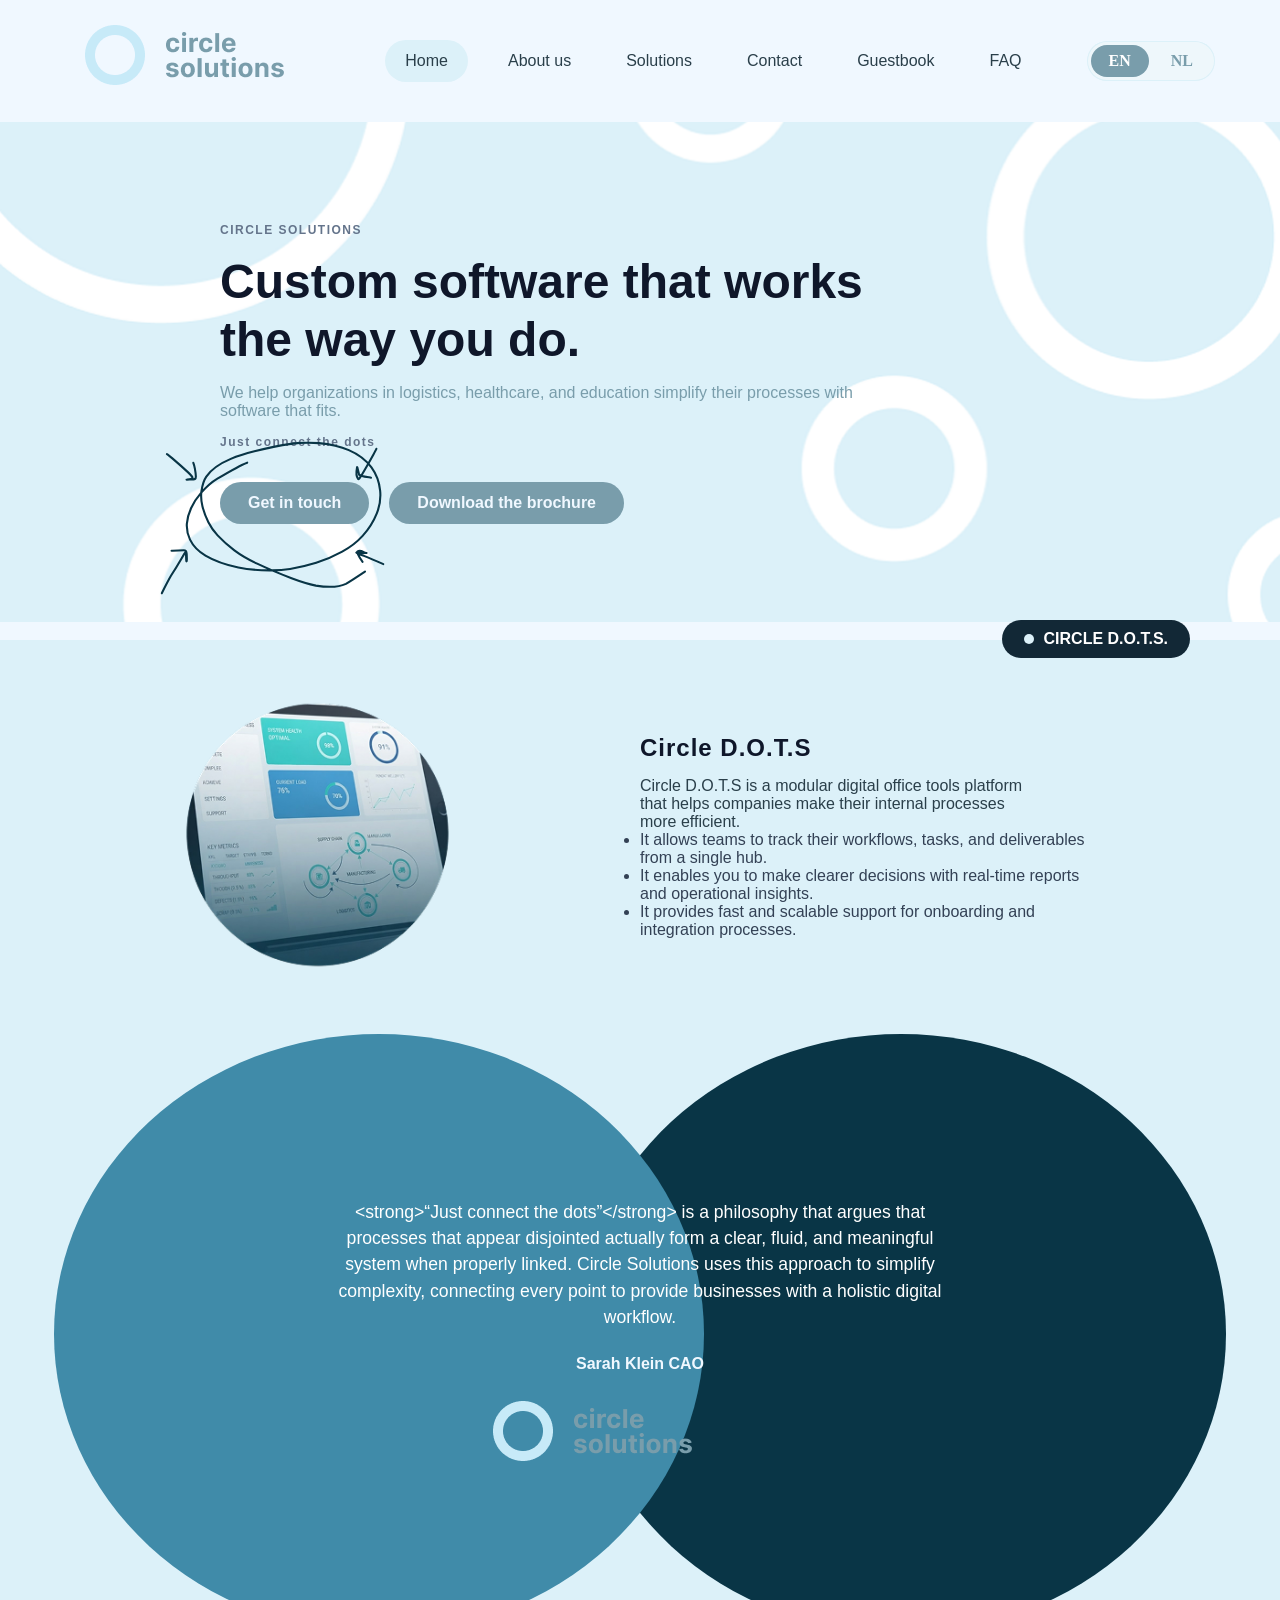
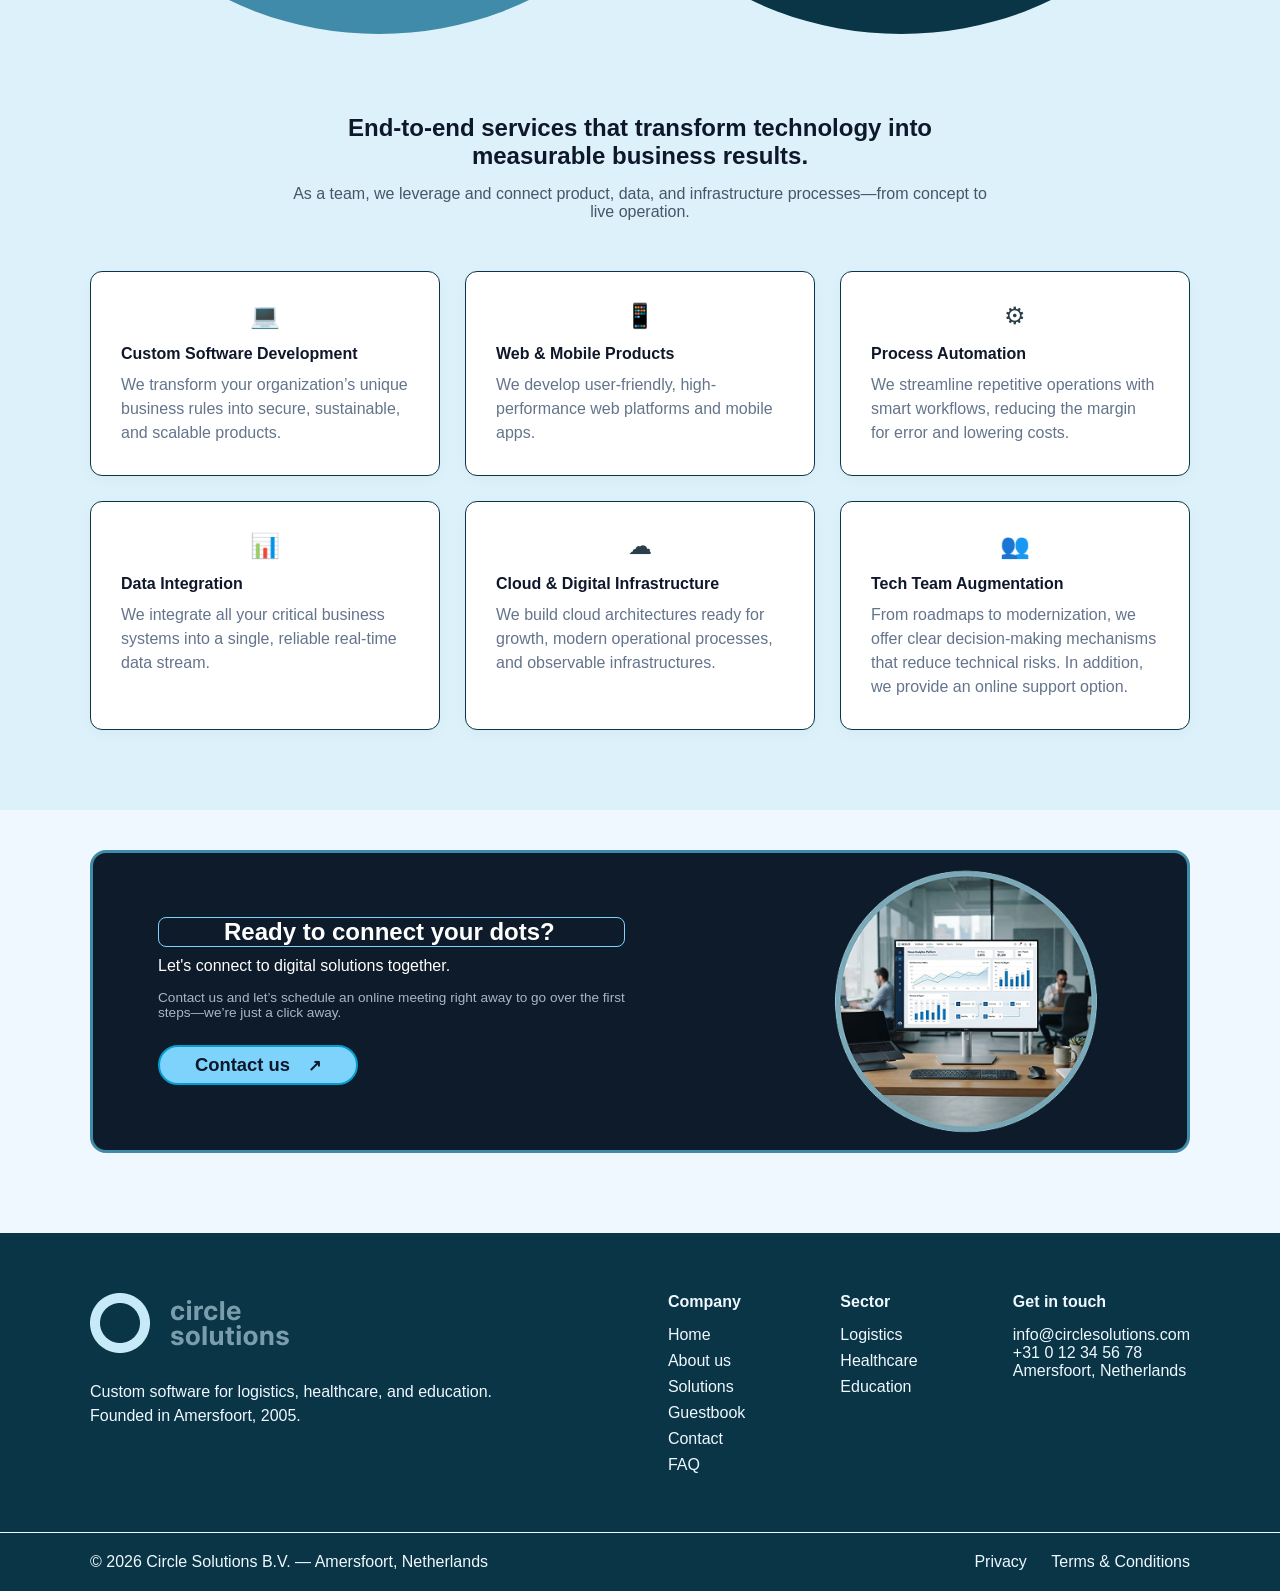
==== commit 61ac7f81: "navbarr" ====
--- a/src/index.html
+++ b/src/index.html
@@ -91,9 +91,9 @@
 <div class="circle circle-right"></div>
 
 <div class="quote-content">
-  <p class="quote-text" data-i18n="home.quote.text">
-  “Just connect the dots” is a philosophy that argues that processes that appear disjointed actually form a clear, fluid, and meaningful system when properly linked. Circle Solutions uses this approach to simplify complexity, connecting every point to provide businesses with a holistic digital workflow.
-  </p>
+<p class="quote-text" data-i18n="home.quote.text">
+<strong>“Just connect the dots”</strong>is a philosophy that argues that processes that appear disjointed actually form a clear, fluid, and meaningful system when properly linked. Circle Solutions uses this approach to simplify complexity, connecting every point to provide businesses with a holistic digital workflow.
+</p>
 
 <div class="quote-author">
 <span class="author-name">Sarah Klein CAO</span>
--- a/src/css/style.css
+++ b/src/css/style.css
@@ -1,138 +1,142 @@
-﻿*{
-    margin: 0;
-    padding: 0;
-    box-sizing: border-box;
-    
+*{
+margin: 0;
+padding: 0;
+box-sizing: border-box;
+
 }
 
 body{
-    font-family: Calibri, 'Trebuchet MS', sans-serif;
-    /* --- calibri--- */
-    background-color:  aliceblue;
-    color: #2A3F4A;
-    line-height: 1.6;
-    
-    
+font-family: 'Gill Sans', 'Gill Sans MT', Calibri, 'Trebuchet MS', sans-serif;
+background-color: aliceblue;
+color: #2A3F4A;
+
+
+
 }
 
 .container {
-    max-width: 1140px;
-    margin: 0 auto;
-    padding: 0 20px;
+max-width: 1140px;
+margin: 0 auto;
+padding: 0 20px;
 
 }
 a {
-    text-decoration: none;
-    color: #2A3F4A ;
+text-decoration: none;
+color: #2A3F4A ;
 }
 
 ul {
-    list-style: none;
+list-style: none;
 }
 
 /* --- NAVBAR --- */
 
 .navbar{
-    background-color: aliceblue;
-    padding : 25px 65px ;
+background-color: aliceblue;
+padding : 25px 65px ;
 
 }
 
 .nav-container {
-    display: flex;
-    justify-content: space-between;
-    align-items: center;
+display: flex;
+justify-content: space-between;
+align-items: center;
 }
 
 .logo {
-    font-weight: 1000;
-    font-size: 1.2rem;
-    color :black ;
+font-weight: 1000;
+font-size: 1.2rem;
+color :black ;
 }
 
 .logo-img {
-   margin-left: 20px;
-   
+margin-left: 20px;
+
 }
 
 .nav-links {
-    display: flex;
-    align-items: center;
-    gap: 25px;
+display: flex;
+align-items: center;
+gap: 25px;
 }
 
 .nav-links a {
-    font-size: 0.9rem ;
-    font-weight: 500;
-    color:#2A3F4A ;
-    transition: color 0.2s;
-    padding: 8px 15px; 
-  transition: all 0.2s ease;
-   border-radius: 40px;
-}
-
-.nav-links a.active, 
+font-size: 1rem ;
+font-weight: 500;
+color:#2A3F4A ;
+transition: color 0.2s;
+padding: 8px 15px;
+transition: all 0.2s ease;
+border-radius: 40px;
+}
+
+.nav-links a.active,
 .nav-links a:hover {
-  background-color: rgb(220 241 249 );
-  transform: scale(1.08);
-  transition: all 0.2s ease;
-  padding: 12px 20px;
+background-color: rgb(220 241 249 );
+transform: scale(1);
+transition: all 0.2s ease;
+padding: 12px 20px;
 }
 
 /* --- lANGUAGE SWITCH --- */
 .lang-switch {
-  display: inline-flex;
-  align-items: center;
-  gap: 4px;
-  padding: 4px;
-  background-color: #eef7fb;
-  border-radius: 999px;
-  box-shadow: inset 0 0 0 1px rgb(220 241 249);
+display: inline-flex;
+align-items: center;
+gap: 4px;
+padding: 4px;
+background-color: #eef7fb;
+border-radius: 1000px;
+box-shadow: inset 0 0 0 1px rgb(220 241 249);
 }
 
 .btn-lang {
-  border: none;
-  background: transparent;
-  color: #799DAB;
-  font-family: Calibri;
-  font-size: 0.8rem;
-  font-weight: 600;
-  letter-spacing: 0.5px;
-  padding: 7px 18px;
-  border-radius: 999px;
-  cursor: pointer;
-  transition: background-color 0.2s ease, color 0.2s ease;
+border: none;
+background: transparent;
+color: #799DAB;
+font-family: Calibri;
+font-size: 1rem;
+font-weight: 600;
+padding: 7px 18px;
+border-radius: 999px;
+cursor: pointer;
+transition: background-color 0.2s ease, color 0.2s ease;
 }
 
 .btn-lang:hover { color: #093546; }
 
 .btn-lang.active {
-  background-color: #799DAB;
-  color: #ffffff;
+background-color: #799DAB;
+color: #ffffff;
 }
 
 .btn-lang:focus-visible {
-  outline: 2px solid #408BA9;
-  outline-offset: 2px;
+outline: 2px solid #408BA9;
+outline-offset: 2px;
 }
 
 /* --- HERO SECTION --- */
 .hero {
-    position: relative;
-    width: 100%;
-    min-height: 500px; /* Alanın sıkışmaması için yükseklik */
-    background: url('../images/BACKG.png') no-repeat center center / cover;
-    display: flex;
-    flex-direction: column;
-    justify-content: center;
-    align-items: center; 
-    color: #2A3F4A; 
-    text-align: left; 
-    padding: 80px 100px; 
+position: relative;
+width: 100%;
+min-height: 500px;
+background: url('../images/BACKG.png') no-repeat center center / cover;
+display: flex;
+flex-direction: column;
+justify-content: center;
+align-items: center;
+color: #2A3F4A;
+text-align: left;
+padding: 80px 100px;
 }
 .hero-container {
-  max-width: 700px;
-  margin-left: 100px; 
+max-width: 700px;
+margin-left: 100px;
+}
+
+.hero-container span[data-i18n="home.hero.tagline"] {
+position: relative;
+top: -15px; 
+display: block;
 }
 
 .hero-container span[data-i18n="home.hero.tagline"] {
@@ -142,24 +146,24 @@
 }
 
 .sub-title {
-  font-size: 0.75rem;
-  letter-spacing: 1.5px;
-  color: #64748b;
-  font-weight: 600;
+font-size: 0.75rem;
+letter-spacing: 1.5px;
+color: #64748b;
+font-weight: 600;
 }
 
 .hero h1 {
-    font-size: 3rem;
-  font-weight: 1200;
-  line-height: 1.2;
-  margin: 15px 0;
-  color: #0f172a;
+font-size: 3rem;
+font-weight: 1200;
+line-height: 1.2;
+margin: 15px 0;
+color: #0f172a;
 }
 
 .hero p {
-  font-size: 1rem;
-  color: #799DAB;
-  margin-bottom: 30px;
+font-size: 1rem;
+color: #799DAB;
+margin-bottom: 30px;
 }
 
 .hero-buttons {
@@ -168,24 +172,24 @@
 }
 
 .btn {
-  display: inline-block;
-  padding: 12px 28px;
-  border-radius: 25px;
-  font-size: 0.85rem;
-  font-weight: 700;
-  transition: all 0.2s;
-  background-color: #799DAB;
-  color: aliceblue;
+display: inline-block;
+padding: 12px 28px;
+border-radius: 25px;
+font-size: 1rem;
+font-weight: 700;
+transition: all 0.2s;
+background-color: #799DAB;
+color: aliceblue;
 }
 
 
 .btn:hover {
-  background-color: #093546;
+background-color: #093546;
 }
 
 .btn-circle-wrapper {
-    position: relative;
-    display: inline-block;
+position: relative;
+display: inline-block;
 }
 
 .btn-circle-wrapper svg {
@@ -200,92 +204,91 @@
 }
 
 .btn-circle-wrapper .btn {
-    position: relative;
-    z-index: 2;
+position: relative;
+z-index: 2;
 }
 
 /* --- CIRCLE D.O.T.S. SECTION --- */
 .dots-section {
-  padding: 60px 0;
-  background-color: rgb(220 241 249 );
-  
+padding: 60px 0;
+background-color: rgb(220 241 249 );
+
 }
 
 
 .dots-section .container.grid-2 {
-  position: relative;
+position: relative;
 }
 
 .dots-section .badge {
-  position: absolute;
-  top: -80px;
-  right: 20px;
-  z-index: 5;
+position: absolute;
+top: -80px;
+right: 20px;
+z-index: 5;
 }
 
 .badge {
-  display: inline-flex;
-  align-items: center;
-  gap: 10px; 
-  background-color: #122836; 
-  color: #ffffff;
-  font-weight: 700;
-  font-size: 0.85rem;
-  letter-spacing: 0.5px;
-  padding: 10px 22px;
-  border-radius: 20px; 
-  width: fit-content;
+display: inline-flex;
+align-items: center;
+gap: 10px;
+background-color: #122836;
+color: #ffffff;
+font-weight: 700;
+font-size: 1rem;
+padding: 10px 22px;
+border-radius: 20px;
+width: fit-content;
 }
 
 /* Little point */
 
 .badge .dot {
-  width: 10px;
-  height: 10px;
-  background-color: rgb(220 241 249 ); 
-  border-radius: 50%; 
-  display: inline-block;
+width: 10px;
+height: 10px;
+background-color: rgb(220 241 249 );
+border-radius: 50%;
+display: inline-block;
 }
 
 .grid-2 {
-  display: grid;
-  grid-template-columns: 1fr 1fr;
-  gap: 0px;
-  align-items: center;
+display: grid;
+grid-template-columns: 1fr 1fr;
+gap: 0px;
+align-items: center;
 }
 
 
 .dots-image img {
-  width: 50%;
-  border-radius: 12px;
-  margin-left: 90px;
-  justify-content: flex-start;
-  
+width: 50%;
+border-radius: 12px;
+margin-left: 90px;
+justify-content: flex-start;
+
 }
 
 .dots-content h2 {
-  font-size: 1.5rem;
-  font-weight: 800;
-  letter-spacing: 1px;
-  margin-bottom: 15px;
-  color: #0f172a;
-  margin-right: 150px;
+font-size: 1.5rem;
+font-weight: 800;
+letter-spacing: 1px;
+margin-bottom: 15px;
+color: #0f172a;
+margin-right: 150px;
 }
 
 .dots-content .lead {
-  font-size: 0.95rem;
-  margin-right: 150px;
+font-size: 1rem;
+margin-right: 150px;
 }
 .dots-content ul {
-  list-style-type: disc;
-  padding-left: 0px;
-  margin-right: 100px;
+list-style-type: disc;
+padding-left: 0px;
+margin-right: 100px;
 }
 
 .dots-content li {
-  font-size: 0.85rem;
-  color: #334155;
- 
+font-size:1rem;
+color: #334155;
+
 }
 
 /* --- QUOTE SECTION --- */
@@ -303,182 +306,182 @@
 }
 /* --- common--- */
 .quote-container .circle {
-    position: absolute;
-    width: 650px;
-    height: 600px;
-    border-radius: 50%;
-    top: 50%;
-    transform: translateY(-50%);
+position: absolute;
+width: 650px;
+height: 600px;
+border-radius: 50%;
+top: 50%;
+transform: translateY(-50%);
 }
 
 .circle-left{
-    background-color:#093546;
-   left: 45%;
-    transform: translate(-58%, -50%); 
-    z-index: 1;
+background-color:#093546;
+left: 45%;
+transform: translate(-58%, -50%);
+z-index: 1;
 }
 
 .circle-right{
-    background-color:#408BA9;
-   right: 45%;
-    transform: translate(-42%, -50%); 
-    z-index: 1;
+background-color:#408BA9;
+right: 45%;
+transform: translate(-42%, -50%);
+z-index: 1;
 }
 
 .quote-content {
-    position: relative;
-    z-index: 2;
-    max-width: 650px;
-    text-align: center;
-    color: #ffffff;
-    padding: 0 20px;
+position: relative;
+z-index: 2;
+max-width: 650px;
+text-align: center;
+color: #ffffff;
+padding: 0 20px;
 }
 
 .quote-text {
-    font-size: 1.1rem;
-    line-height: 1.6;
-    margin-bottom: 25px;
+font-size: 1.1rem;
+line-height: 1.5;
+margin-bottom: 25px;
 }
 
 .quote-author {
-  margin-top: 20px;
-  display: flex;
-  flex-direction: column;  
-  align-items: center;   
-  text-align: right;
+margin-top: 20px;
+display: flex;
+flex-direction: column;
+align-items: center;
+text-align: right;
 }
 
 
 .author-name {
-    font-weight: bold;
-    display:block;
-    margin-bottom: 10px;
-    color: aliceblue;
-    font-size: 1.1rem;
+font-weight: bold;
+display:block;
+margin-bottom: 10px;
+color: aliceblue;
+font-size: 1rem;
 }
 
 
 .author-logo {
-  max-width: 100px;  
-  max-height: 30px;      
-  height: auto;
-  display: block;
+max-width: 100px;
+max-height: 30px;
+height: auto;
+display: block;
 }
 
 
 /* --- SERVICES SECTION --- */
 
 .services-section {
-  padding: 80px 0;
-  background-color: rgb(220 241 249 );
-  
+padding: 80px 0;
+background-color: rgb(220 241 249 );
+
 }
 
 .section-header {
-  text-align: center;
-  max-width: 700px;
-  margin: 0 auto 50px;
+text-align: center;
+max-width: 700px;
+margin: 0 auto 50px;
 }
 
 .section-header h2 {
-  font-size: 1.5rem;
-  font-weight: 700;
-  color: #0f172a;
-  margin-bottom: 15px;
+font-size: 1.5rem;
+font-weight: 700;
+color: #0f172a;
+margin-bottom: 15px;
 }
 
 .section-header p {
-  font-size: 0.9rem;
-  color: #475569;
+font-size: 1rem;
+color: #475569;
 }
 
 .services-grid {
-  display: grid;
-  grid-template-columns: repeat(3, 1fr);
-  gap: 25px;
-  
+display: grid;
+grid-template-columns: repeat(3, 1fr);
+gap: 25px;
+
 }
 
 .service-card {
-  background-color: #ffffff;
-  padding: 30px;
-  border-radius: 12px;
-  box-shadow: 0 4px 15px rgba(0,0,0,0.03);
-  border: 1px solid #093546;
+background-color: #ffffff;
+padding: 30px;
+border-radius: 12px;
+box-shadow: 0 4px 15px rgba(0,0,0,0.03);
+border: 1px solid #093546;
 }
 
 .card-icon {
-  font-size: 1.5rem;
-  margin-bottom: 15px;
-  justify-content: center;
-  display: flex;
+font-size: 1.5rem;
+margin-bottom: 15px;
+justify-content: center;
+display: flex;
 }
 
 .service-card h3 {
-  font-size: 1rem;
-  font-weight: 700;
-  margin-bottom: 10px;
-  color: #0f172a;
+font-size: 1rem;
+font-weight: 700;
+margin-bottom: 10px;
+color: #0f172a;
 }
 
 .service-card p {
-  font-size: 0.8rem;
-  color: #64748b;
-  line-height: 1.5;
+font-size: 1rem;
+color: #64748b;
+line-height: 1.5;
 }
 
 /* --- BANNER SECTION --- */
 
 .cta-section {
-  padding: 40px 0 80px;
+padding: 40px 0 80px;
 }
 
 .cta-card {
-  background-color: #0d1b2a;
-  color: #ffffff;
-  border-radius: 16px;
-  display: grid;
-  grid-template-columns: 1fr 1fr;
-  gap: 30px;
-  align-items: center;
-  border: 3px solid  #408BA9;
+background-color: #0d1b2a;
+color: #ffffff;
+border-radius: 16px;
+display: grid;
+grid-template-columns: 1fr 1fr;
+gap: 30px;
+align-items: center;
+border: 3px solid #408BA9;
 }
 .cta-content{
-    margin-left: 65px;
+margin-left: 65px;
 }
 .cta-content h2 {
-  font-size: 1.5rem;
-  margin-bottom: 10px;
-  border: 1px solid #7dd3fc;
-  border-radius: 8px;
-  padding-left: 65px;
+font-size: 1.5rem;
+margin-bottom: 10px;
+border: 1px solid #7dd3fc;
+border-radius: 8px;
+padding-left: 65px;
 }
 
 .cta-content h3 {
-  font-size: 1.2rem;
-  font-weight: 400;
-  margin-bottom: 15px;
+font-size: 1rem;
+font-weight: 400;
+margin-bottom: 15px;
 }
 
 .cta-content p {
-  font-size: 0.85rem;
-  color: aliceblue;
-  opacity: 70%;
-  margin-bottom: 25px;
+font-size: 0.85rem;
+color: aliceblue;
+opacity: 70%;
+margin-bottom: 25px;
 }
 
 .cta-image{
-   
-  display: flex;
- justify-content: flex-end;
- align-items: center;
- padding: 10px;
+
+display: flex;
+justify-content: flex-end;
+align-items: center;
+padding: 10px;
 }
 .cta-image img {
-   width: 55%;
+width: 55%;
 object-fit: cover;
 margin-right: 70px;/* ---left img --- */
-  
+
 }
 
 .contact-btn {
@@ -491,7 +494,7 @@
 background-color: #7dd3fc;
 border-radius: 30px;
 color:#0f172a;
-font-size: 1rem;
+font-size: 1.15rem;
 font-weight: bold;
 text-decoration: none;
 box-sizing: border-box;
@@ -501,9 +504,9 @@
 
 
 .contact-btn .arrow {
-  font-size: 1rem;
-  font-weight: bold;
-  
+font-size: 1rem;
+font-weight: bold;
+
 }
 
 
@@ -511,148 +514,148 @@
 
 
 .main-sol {
-  display: flex;
-  flex-direction: column;
-  width: 100%;
+display: flex;
+flex-direction: column;
+width: 100%;
 }
 
 .section-sol {
-  width: 100%;
-  padding: 72px 50px;
-  overflow: hidden;
+width: 100%;
+padding: 72px 50px;
+overflow: hidden;
 }
 
 .section--light-sol {
-  background-color: #f8fbfc;
+background-color: #f8fbfc;
 }
 
 .section--blue-sol {
-  background-color: #c7eaf8;
+background-color: #c7eaf8;
 }
 
 .section-sol:first-child {
-  padding-top: 72px;
-  padding-bottom: 60px;
+padding-top: 72px;
+padding-bottom: 60px;
 }
 
 .container-sol {
-  width: 100%;
-  position: relative;
+width: 100%;
+position: relative;
 }
 
 .container--header-sol {
-  max-width: 800px;
-  display: flex;
-  flex-direction: column;
-  gap: 12px;
+max-width: 800px;
+display: flex;
+flex-direction: column;
+gap: 12px;
 }
 
 .container--split-sol {
-  max-width: 1100px;
-  display: flex;
-  flex-direction: row;
-  align-items: center;
-  justify-content: center;
-  gap: 52px;
-  width: 100%;
+max-width: 1100px;
+display: flex;
+flex-direction: row;
+align-items: center;
+justify-content: center;
+gap: 52px;
+width: 100%;
 }
 
 
 .content-col-sol {
-  flex: 1 0 0;
-  min-width: 0;
-  display: flex;
-  flex-direction: column;
-  gap: 15.2px;
+flex: 1 0 0;
+min-width: 0;
+display: flex;
+flex-direction: column;
+gap: 15.2px;
 }
 
 .image-col-sol {
-  flex: 1 0 0;
-  min-width: 0;
-  padding-bottom: 4px;
+flex: 1 0 0;
+min-width: 0;
+padding-bottom: 4px;
 }
 
 
 .label-sol {
-  font-size: 12.8px;
-  font-weight: 500;
-  color: #799dab;
-  letter-spacing: 1.28px;
-  text-transform: uppercase;
+font-size: 12.8px;
+font-weight: 500;
+color: #799dab;
+letter-spacing: 1.28px;
+text-transform: uppercase;
 }
 
 .heading-1-sol {
-  font-size: 48px;
-  font-weight: 700;
-  color: #2a3f4a;
-  letter-spacing: -0.96px;
-  line-height: normal;
+font-size: 48px;
+font-weight: 700;
+color: #2a3f4a;
+letter-spacing: -1px;
+line-height: normal;
 }
 
 .heading-2-sol {
-  font-size: 29.6px;
-  font-weight: 700;
-  color: #2a3f4a;
-  letter-spacing: -0.444px;
-  line-height: normal;
+font-size: 29.6px;
+font-weight: 700;
+color: #2a3f4a;
+letter-spacing: -0.500px;
+line-height: normal;
 }
 
 .description-sol {
-  font-size: 16px;
-  font-weight: 400;
-  color: #5a7580;
-  line-height: 26.4px;
+font-size: 16px;
+font-weight: 400;
+color: #5a7580;
+line-height: 26.4px;
 }
 
 .description--wide-sol {
-  font-size: 16.8px;
-  line-height: 27.72px;
-  max-width: 620px;
+font-size: 16px;
+line-height: 28px;
+max-width: 620px;
 }
 
 
 .feature-list-sol {
-  list-style: none;
-  display: flex;
-  flex-direction: column;
-  gap: 9.5px;
-  padding: 8.8px 0 4.8px;
-  font-size: 14.7px;
-  color: #5a7580;
-  font-weight: 400;
+list-style: none;
+display: flex;
+flex-direction: column;
+gap: 9.5px;
+padding: 8px 0 4.8px;
+font-size: 15px;
+color: #5a7580;
+font-weight: 400;
 }
 
 .feature-item-sol {
-  display: flex;
-  gap: 10px;
-  align-items: flex-start;
-  white-space: nowrap;
+display: flex;
+gap: 10px;
+align-items: flex-start;
+white-space: nowrap;
 }
 
 .checkmark-sol {
-  font-weight: 700;
-  color: #799dab;
-  line-height: 22.82px;
-  flex-shrink: 0;
+font-weight: 700;
+color: #799dab;
+line-height: 23px;
+flex-shrink: 0;
 }
 
 .feature-item-sol span:last-child {
-  line-height: 22.82px;
+line-height: 23px;
 }
 
 
 .vertical-border-sol {
-  border-left: 2px solid #dcf1f9;
-  padding-left: 12px;
+border-left: 2px solid #dcf1f9;
+padding-left: 12px;
 }
 
 .vertical-border-sol p {
-  font-size: 13.1px;
-  font-style: italic;
-  font-weight: 400;
-  color: #aac3cc;
-  line-height: normal;
-  white-space: nowrap;
+font-size: 13px;
+font-style: italic;
+font-weight: 400;
+color: #aac3cc;
+line-height: normal;
+white-space: nowrap;
 }
 
 
@@ -666,102 +669,104 @@
 }
 
 .image-pill__img-sol {
-  position: absolute;
-  left: 0;
-  width: 100%;
-  max-width: none;
-  pointer-events: none;
+position: absolute;
+left: 0;
+width: 100%;
+max-width: none;
+pointer-events: none;
 }
 
 
 .image-pill__img--logistics-sol {
-  height: 232.89%;
-  top: -66.44%;
+height: 232%;
+top: -65%;
 }
 
 
 .image-pill__img--healthcare-sol {
-  height: 262%;
-  top: -81%;
+height: 262%;
+top: -80%;
 }
 
 .image-pill__img--education-sol {
-  height: 108.68%;
-  top: -4.34%;
+height: 108%;
+top: -4%;
 }
 
 
 
 /* --- FOOTER --- */
 .footer {
-  background-color: #093546;
-  color: aliceblue;
-  padding: 60px 0  20px;
-  font-size: 0.85rem;
+background-color: #093546;
+color: aliceblue;
+padding: 60px 0 20px;
+font-size: 1rem;
 }
 
 .footer-grid {
-  display: grid;
-  grid-template-columns: 3fr 0.8fr 0.8fr 0fr;
-  gap: 25px;
-  margin-bottom: 50px;
+display: grid;
+grid-template-columns: 3fr 0.8fr 0.8fr 0fr;
+gap: 25px;
+margin-bottom: 50px;
 }
 
 .footer-brand .logo {
-  color: aliceblue
-  ;
-  margin-bottom: 15px;
+color: aliceblue
+;
+margin-bottom: 15px;
 }
 
 .footer-brand p {
-  color:aliceblue;
-  line-height: 1.5;
+color:aliceblue;
+line-height: 1.5;
 }
 
 .footer-col a{
-    color: aliceblue; 
+color: aliceblue;
 }
 .footer-col h4 {
-  color: aliceblue;
-  margin-bottom: 15px;
-  font-size: 0.95rem;
+color: aliceblue;
+margin-bottom: 15px;
+font-size: 1rem;
 }
 
 .footer-col ul li {
-  margin-bottom: 8px;
+margin-bottom: 8px;
 }
 
 .footer-col a:hover {
-  text-decoration: underline;
+text-decoration: underline;
 }
 
 .footer-bottom {
-  border-top: 1px solid aliceblue;
-  padding-top: 20px;
+border-top: 1px solid aliceblue;
+padding-top: 20px;
 }
 
 .flex-between {
-  display: flex;
-  justify-content: space-between;
-  align-items: center;
-  color: aliceblue;
-  font-size: 0.75rem;
+display: flex;
+justify-content: space-between;
+align-items: center;
+color: aliceblue;
+font-size: 1rem;
 }
 
 .legal-links a {
-  margin-left: 20px;
-  color: aliceblue;
+margin-left: 20px;
+color: aliceblue;
 }
 
 .legal-links a:hover {
-  color: aliceblue;
-}
-
+color: aliceblue;
+}
+
+
+  
 /* RESPONSIVE DESIGN */
 @media (max-width: 900px) {
-  .grid-2, 
-  .services-grid, 
-  .cta-card, 
+  .grid-2,
+  .services-grid,
+  .cta-card,
   .footer-grid {
     grid-template-columns: 1fr;
   }
@@ -774,4 +779,43 @@
     border-radius: 20px;
     padding: 40px 20px;
   }
-}
+
+  .cta-card {
+    height: auto ;
+    padding: 35px 20px ;
+    box-sizing: border-box ;
+  }
+
+  
+
+  /* --- NAVBAR RESPONSIVE  --- */
+  .nav-container {
+    flex-direction: column; 
+    align-items: center;
+    padding: 15px;
+  }
+
+  .nav-links {
+    display: flex;
+    flex-direction: column; 
+    align-items: center;
+    width: 100%;
+    margin-top: 15px;
+    gap: 8px; 
+  }
+
+  .nav-links a {
+    margin: 5px 0;
+    text-align: center;
+  }
+
+  .nav-links br {
+    display: none; 
+  }
+
+  .lang-switch {
+    display: flex;
+    justify-content: center;
+    margin-top: 10px;
+  }
+}
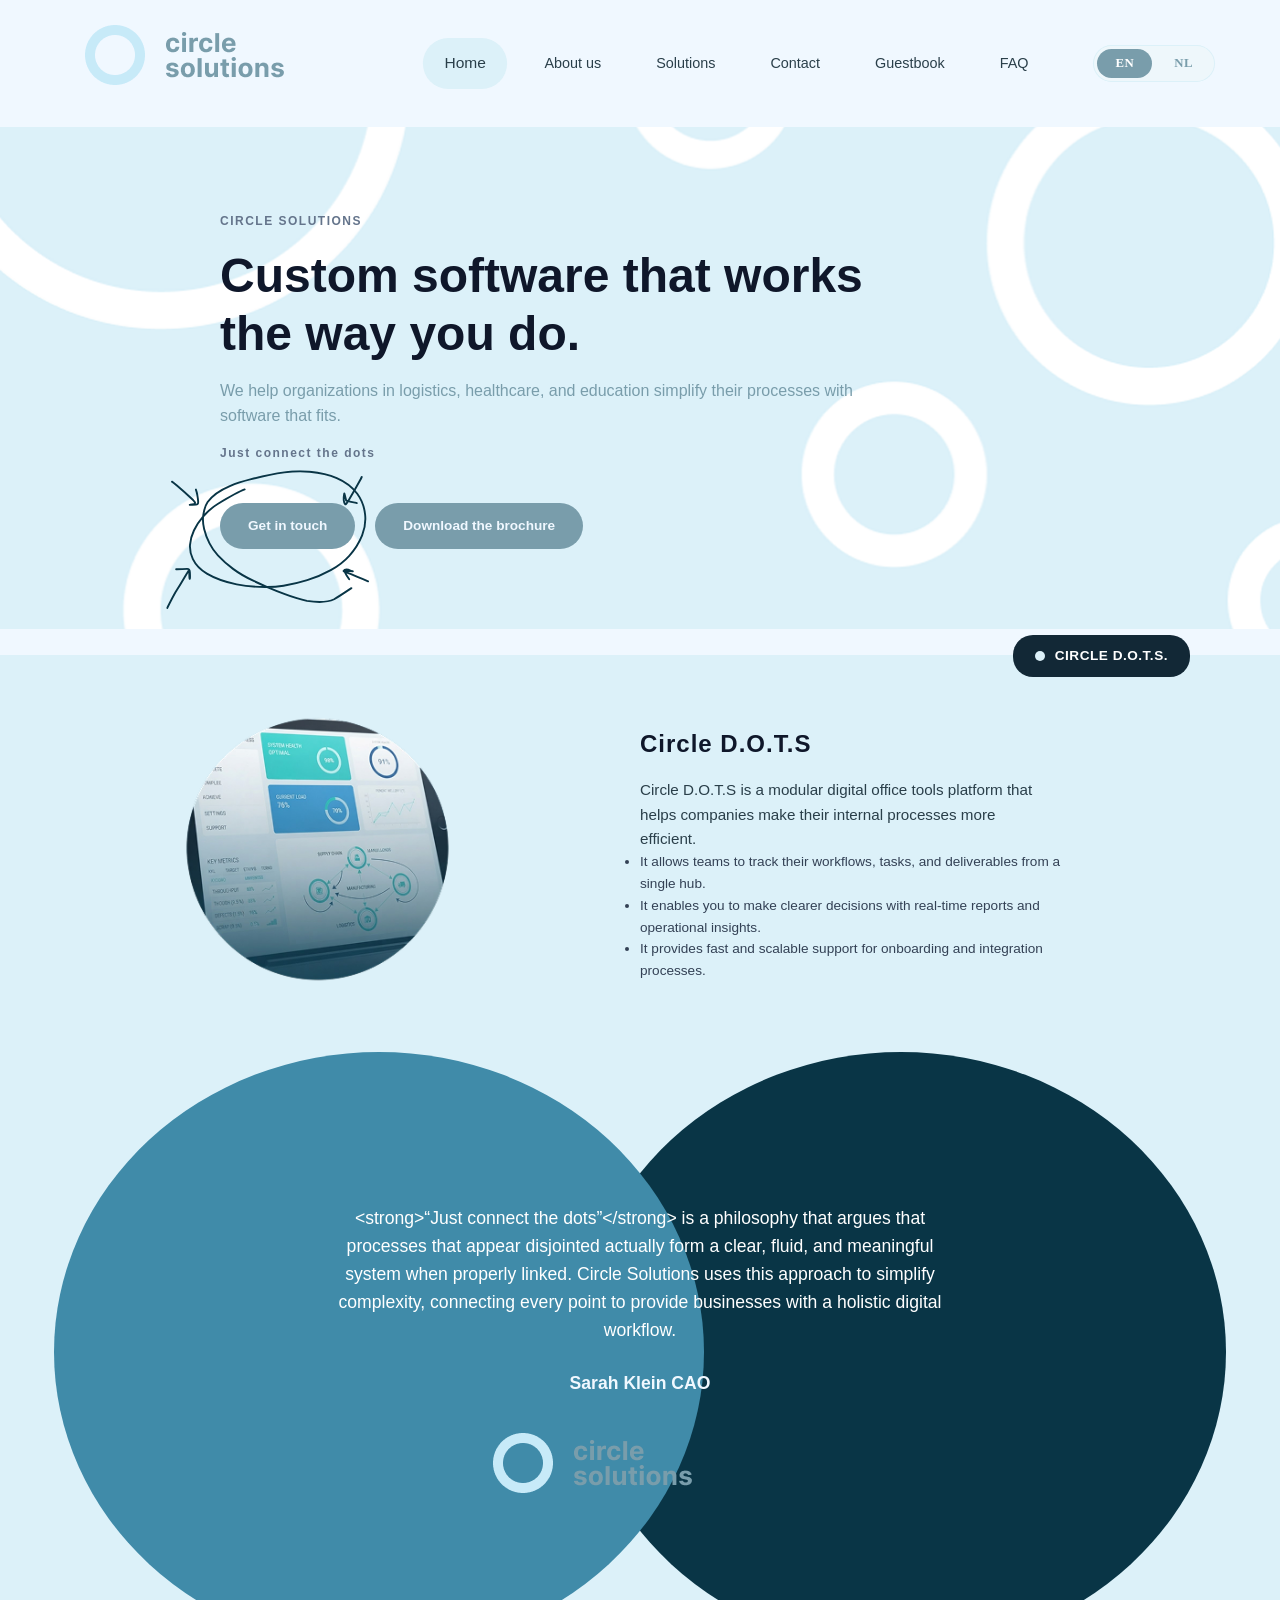
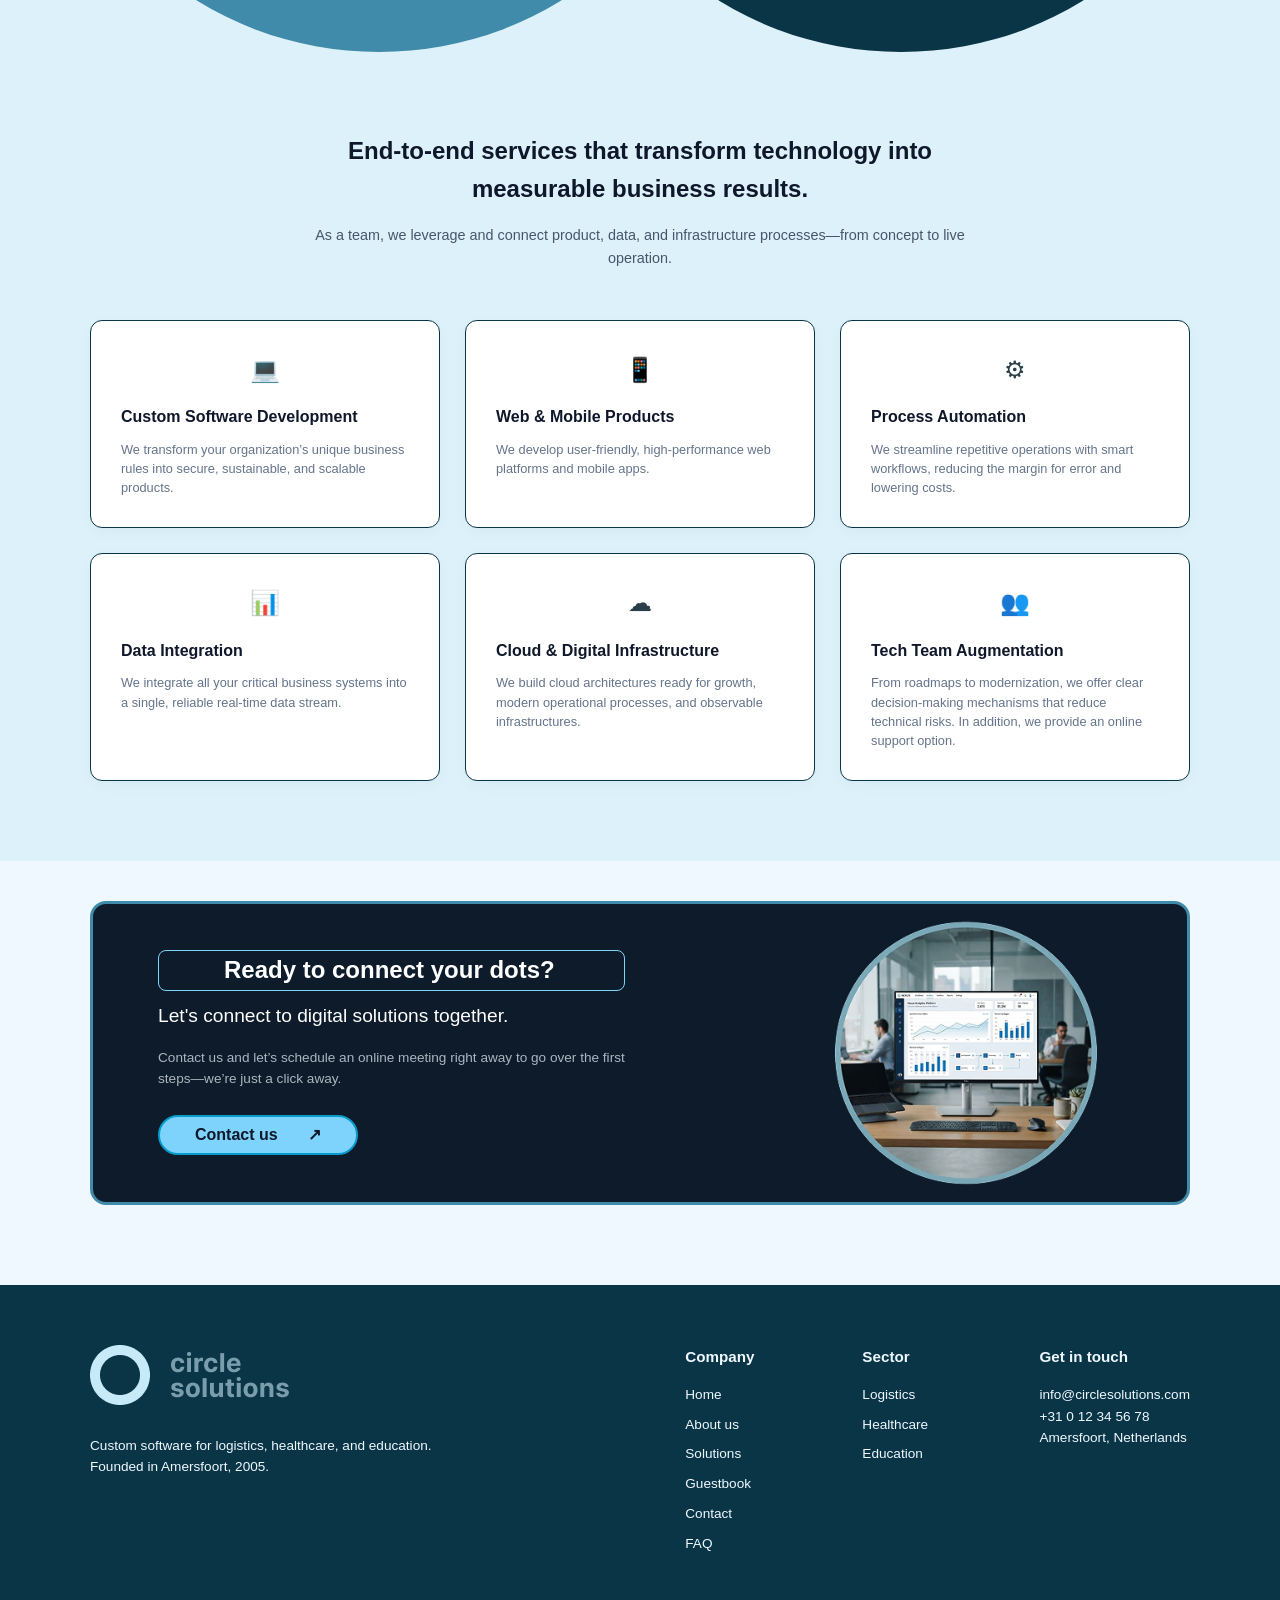
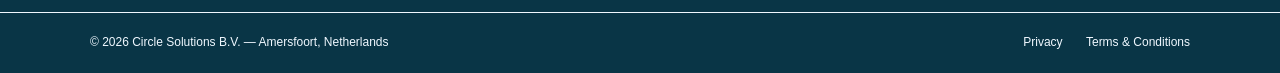
==== commit fd3c8021: "Merge branch 'main' into buse" ====
--- a/src/index.html
+++ b/src/index.html
@@ -6,6 +6,7 @@
 <title>Home - Circle Solutions</title>
 <title data-i18n="home.title">Circle Solutions-Home</title>
 <link rel="stylesheet" href="css/style.css">
+<link rel="stylesheet" href="css/responsive.css">
 
 </head>
 <body>
@@ -16,6 +17,18 @@
 <img src="images/LOGO.png" alt="" class="logo-img">
 </a>
 
+	<input
+	 type="checkbox"
+	 id="menu-toggle"
+	 class="menu-toggle"
+    >
+
+		<label for="menu-toggle" class="menu-button">
+			<span></span>
+			<span></span>
+			<span></span>
+		</label>
+	
     <nav class="nav-links">
 		<a href="index.html" class="active" data-i18n="nav.home">Home</a>
 		<a href="../pages/about.html" data-i18n="nav.about">About us</a>
@@ -91,9 +104,9 @@
 <div class="circle circle-right"></div>
 
 <div class="quote-content">
-<p class="quote-text" data-i18n="home.quote.text">
-<strong>“Just connect the dots”</strong>is a philosophy that argues that processes that appear disjointed actually form a clear, fluid, and meaningful system when properly linked. Circle Solutions uses this approach to simplify complexity, connecting every point to provide businesses with a holistic digital workflow.
-</p>
+  <p class="quote-text" data-i18n="home.quote.text">
+  “Just connect the dots” is a philosophy that argues that processes that appear disjointed actually form a clear, fluid, and meaningful system when properly linked. Circle Solutions uses this approach to simplify complexity, connecting every point to provide businesses with a holistic digital workflow.
+  </p>
 
 <div class="quote-author">
 <span class="author-name">Sarah Klein CAO</span>
--- a/src/css/style.css
+++ b/src/css/style.css
@@ -1,142 +1,138 @@
-*{
-margin: 0;
-padding: 0;
-box-sizing: border-box;
-
+﻿*{
+    margin: 0;
+    padding: 0;
+    box-sizing: border-box;
+    
 }
 
 body{
-font-family: 'Gill Sans', 'Gill Sans MT', Calibri, 'Trebuchet MS', sans-serif;
-background-color: aliceblue;
-color: #2A3F4A;
-
-
-
+    font-family: Calibri, 'Trebuchet MS', sans-serif;
+    /* --- calibri--- */
+    background-color:  aliceblue;
+    color: #2A3F4A;
+    line-height: 1.6;
+    
+    
 }
 
 .container {
-max-width: 1140px;
-margin: 0 auto;
-padding: 0 20px;
+    max-width: 1140px;
+    margin: 0 auto;
+    padding: 0 20px;
 
 }
 a {
-text-decoration: none;
-color: #2A3F4A ;
+    text-decoration: none;
+    color: #2A3F4A ;
 }
 
 ul {
-list-style: none;
+    list-style: none;
 }
 
 /* --- NAVBAR --- */
 
 .navbar{
-background-color: aliceblue;
-padding : 25px 65px ;
+    background-color: aliceblue;
+    padding : 25px 65px ;
 
 }
 
 .nav-container {
-display: flex;
-justify-content: space-between;
-align-items: center;
+    display: flex;
+    justify-content: space-between;
+    align-items: center;
 }
 
 .logo {
-font-weight: 1000;
-font-size: 1.2rem;
-color :black ;
+    font-weight: 1000;
+    font-size: 1.2rem;
+    color :black ;
 }
 
 .logo-img {
-margin-left: 20px;
-
+   margin-left: 20px;
+   
 }
 
 .nav-links {
-display: flex;
-align-items: center;
-gap: 25px;
+    display: flex;
+    align-items: center;
+    gap: 25px;
 }
 
 .nav-links a {
-font-size: 1rem ;
-font-weight: 500;
-color:#2A3F4A ;
-transition: color 0.2s;
-padding: 8px 15px;
-transition: all 0.2s ease;
-border-radius: 40px;
-}
-
-.nav-links a.active,
+    font-size: 0.9rem ;
+    font-weight: 500;
+    color:#2A3F4A ;
+    transition: color 0.2s;
+    padding: 8px 15px; 
+  transition: all 0.2s ease;
+   border-radius: 40px;
+}
+
+.nav-links a.active, 
 .nav-links a:hover {
-background-color: rgb(220 241 249 );
-transform: scale(1);
-transition: all 0.2s ease;
-padding: 12px 20px;
+  background-color: rgb(220 241 249 );
+  transform: scale(1.08);
+  transition: all 0.2s ease;
+  padding: 12px 20px;
 }
 
 /* --- lANGUAGE SWITCH --- */
 .lang-switch {
-display: inline-flex;
-align-items: center;
-gap: 4px;
-padding: 4px;
-background-color: #eef7fb;
-border-radius: 1000px;
-box-shadow: inset 0 0 0 1px rgb(220 241 249);
+  display: inline-flex;
+  align-items: center;
+  gap: 4px;
+  padding: 4px;
+  background-color: #eef7fb;
+  border-radius: 999px;
+  box-shadow: inset 0 0 0 1px rgb(220 241 249);
 }
 
 .btn-lang {
-border: none;
-background: transparent;
-color: #799DAB;
-font-family: Calibri;
-font-size: 1rem;
-font-weight: 600;
-padding: 7px 18px;
-border-radius: 999px;
-cursor: pointer;
-transition: background-color 0.2s ease, color 0.2s ease;
+  border: none;
+  background: transparent;
+  color: #799DAB;
+  font-family: Calibri;
+  font-size: 0.8rem;
+  font-weight: 600;
+  letter-spacing: 0.5px;
+  padding: 7px 18px;
+  border-radius: 999px;
+  cursor: pointer;
+  transition: background-color 0.2s ease, color 0.2s ease;
 }
 
 .btn-lang:hover { color: #093546; }
 
 .btn-lang.active {
-background-color: #799DAB;
-color: #ffffff;
+  background-color: #799DAB;
+  color: #ffffff;
 }
 
 .btn-lang:focus-visible {
-outline: 2px solid #408BA9;
-outline-offset: 2px;
+  outline: 2px solid #408BA9;
+  outline-offset: 2px;
 }
 
 /* --- HERO SECTION --- */
 .hero {
-position: relative;
-width: 100%;
-min-height: 500px;
-background: url('../images/BACKG.png') no-repeat center center / cover;
-display: flex;
-flex-direction: column;
-justify-content: center;
-align-items: center;
-color: #2A3F4A;
-text-align: left;
-padding: 80px 100px;
+    position: relative;
+    width: 100%;
+    min-height: 500px; /* Alanın sıkışmaması için yükseklik */
+    background: url('../images/BACKG.png') no-repeat center center / cover;
+    display: flex;
+    flex-direction: column;
+    justify-content: center;
+    align-items: center; 
+    color: #2A3F4A; 
+    text-align: left; 
+    padding: 80px 100px; 
 }
 .hero-container {
-max-width: 700px;
-margin-left: 100px;
-}
-
-.hero-container span[data-i18n="home.hero.tagline"] {
-position: relative;
-top: -15px; 
-display: block;
+  max-width: 700px;
+  margin-left: 100px; 
 }
 
 .hero-container span[data-i18n="home.hero.tagline"] {
@@ -146,24 +142,24 @@
 }
 
 .sub-title {
-font-size: 0.75rem;
-letter-spacing: 1.5px;
-color: #64748b;
-font-weight: 600;
+  font-size: 0.75rem;
+  letter-spacing: 1.5px;
+  color: #64748b;
+  font-weight: 600;
 }
 
 .hero h1 {
-font-size: 3rem;
-font-weight: 1200;
-line-height: 1.2;
-margin: 15px 0;
-color: #0f172a;
+    font-size: 3rem;
+  font-weight: 1200;
+  line-height: 1.2;
+  margin: 15px 0;
+  color: #0f172a;
 }
 
 .hero p {
-font-size: 1rem;
-color: #799DAB;
-margin-bottom: 30px;
+  font-size: 1rem;
+  color: #799DAB;
+  margin-bottom: 30px;
 }
 
 .hero-buttons {
@@ -172,24 +168,24 @@
 }
 
 .btn {
-display: inline-block;
-padding: 12px 28px;
-border-radius: 25px;
-font-size: 1rem;
-font-weight: 700;
-transition: all 0.2s;
-background-color: #799DAB;
-color: aliceblue;
+  display: inline-block;
+  padding: 12px 28px;
+  border-radius: 25px;
+  font-size: 0.85rem;
+  font-weight: 700;
+  transition: all 0.2s;
+  background-color: #799DAB;
+  color: aliceblue;
 }
 
 
 .btn:hover {
-background-color: #093546;
+  background-color: #093546;
 }
 
 .btn-circle-wrapper {
-position: relative;
-display: inline-block;
+    position: relative;
+    display: inline-block;
 }
 
 .btn-circle-wrapper svg {
@@ -204,91 +200,92 @@
 }
 
 .btn-circle-wrapper .btn {
-position: relative;
-z-index: 2;
+    position: relative;
+    z-index: 2;
 }
 
 /* --- CIRCLE D.O.T.S. SECTION --- */
 .dots-section {
-padding: 60px 0;
-background-color: rgb(220 241 249 );
-
+  padding: 60px 0;
+  background-color: rgb(220 241 249 );
+  
 }
 
 
 .dots-section .container.grid-2 {
-position: relative;
+  position: relative;
 }
 
 .dots-section .badge {
-position: absolute;
-top: -80px;
-right: 20px;
-z-index: 5;
+  position: absolute;
+  top: -80px;
+  right: 20px;
+  z-index: 5;
 }
 
 .badge {
-display: inline-flex;
-align-items: center;
-gap: 10px;
-background-color: #122836;
-color: #ffffff;
-font-weight: 700;
-font-size: 1rem;
-padding: 10px 22px;
-border-radius: 20px;
-width: fit-content;
+  display: inline-flex;
+  align-items: center;
+  gap: 10px; 
+  background-color: #122836; 
+  color: #ffffff;
+  font-weight: 700;
+  font-size: 0.85rem;
+  letter-spacing: 0.5px;
+  padding: 10px 22px;
+  border-radius: 20px; 
+  width: fit-content;
 }
 
 /* Little point */
 
 .badge .dot {
-width: 10px;
-height: 10px;
-background-color: rgb(220 241 249 );
-border-radius: 50%;
-display: inline-block;
+  width: 10px;
+  height: 10px;
+  background-color: rgb(220 241 249 ); 
+  border-radius: 50%; 
+  display: inline-block;
 }
 
 .grid-2 {
-display: grid;
-grid-template-columns: 1fr 1fr;
-gap: 0px;
-align-items: center;
+  display: grid;
+  grid-template-columns: 1fr 1fr;
+  gap: 0px;
+  align-items: center;
 }
 
 
 .dots-image img {
-width: 50%;
-border-radius: 12px;
-margin-left: 90px;
-justify-content: flex-start;
-
+  width: 50%;
+  border-radius: 12px;
+  margin-left: 90px;
+  justify-content: flex-start;
+  
 }
 
 .dots-content h2 {
-font-size: 1.5rem;
-font-weight: 800;
-letter-spacing: 1px;
-margin-bottom: 15px;
-color: #0f172a;
-margin-right: 150px;
+  font-size: 1.5rem;
+  font-weight: 800;
+  letter-spacing: 1px;
+  margin-bottom: 15px;
+  color: #0f172a;
+  margin-right: 150px;
 }
 
 .dots-content .lead {
-font-size: 1rem;
-margin-right: 150px;
+  font-size: 0.95rem;
+  margin-right: 150px;
 }
 .dots-content ul {
-list-style-type: disc;
-padding-left: 0px;
-margin-right: 100px;
+  list-style-type: disc;
+  padding-left: 0px;
+  margin-right: 100px;
 }
 
 .dots-content li {
-font-size:1rem;
-color: #334155;
-
+  font-size: 0.85rem;
+  color: #334155;
+ 
 }
 
 /* --- QUOTE SECTION --- */
@@ -306,182 +303,182 @@
 }
 /* --- common--- */
 .quote-container .circle {
-position: absolute;
-width: 650px;
-height: 600px;
-border-radius: 50%;
-top: 50%;
-transform: translateY(-50%);
+    position: absolute;
+    width: 650px;
+    height: 600px;
+    border-radius: 50%;
+    top: 50%;
+    transform: translateY(-50%);
 }
 
 .circle-left{
-background-color:#093546;
-left: 45%;
-transform: translate(-58%, -50%);
-z-index: 1;
+    background-color:#093546;
+   left: 45%;
+    transform: translate(-58%, -50%); 
+    z-index: 1;
 }
 
 .circle-right{
-background-color:#408BA9;
-right: 45%;
-transform: translate(-42%, -50%);
-z-index: 1;
+    background-color:#408BA9;
+   right: 45%;
+    transform: translate(-42%, -50%); 
+    z-index: 1;
 }
 
 .quote-content {
-position: relative;
-z-index: 2;
-max-width: 650px;
-text-align: center;
-color: #ffffff;
-padding: 0 20px;
+    position: relative;
+    z-index: 2;
+    max-width: 650px;
+    text-align: center;
+    color: #ffffff;
+    padding: 0 20px;
 }
 
 .quote-text {
-font-size: 1.1rem;
-line-height: 1.5;
-margin-bottom: 25px;
+    font-size: 1.1rem;
+    line-height: 1.6;
+    margin-bottom: 25px;
 }
 
 .quote-author {
-margin-top: 20px;
-display: flex;
-flex-direction: column;
-align-items: center;
-text-align: right;
+  margin-top: 20px;
+  display: flex;
+  flex-direction: column;  
+  align-items: center;   
+  text-align: right;
 }
 
 
 .author-name {
-font-weight: bold;
-display:block;
-margin-bottom: 10px;
-color: aliceblue;
-font-size: 1rem;
+    font-weight: bold;
+    display:block;
+    margin-bottom: 10px;
+    color: aliceblue;
+    font-size: 1.1rem;
 }
 
 
 .author-logo {
-max-width: 100px;
-max-height: 30px;
-height: auto;
-display: block;
+  max-width: 100px;  
+  max-height: 30px;      
+  height: auto;
+  display: block;
 }
 
 
 /* --- SERVICES SECTION --- */
 
 .services-section {
-padding: 80px 0;
-background-color: rgb(220 241 249 );
-
+  padding: 80px 0;
+  background-color: rgb(220 241 249 );
+  
 }
 
 .section-header {
-text-align: center;
-max-width: 700px;
-margin: 0 auto 50px;
+  text-align: center;
+  max-width: 700px;
+  margin: 0 auto 50px;
 }
 
 .section-header h2 {
-font-size: 1.5rem;
-font-weight: 700;
-color: #0f172a;
-margin-bottom: 15px;
+  font-size: 1.5rem;
+  font-weight: 700;
+  color: #0f172a;
+  margin-bottom: 15px;
 }
 
 .section-header p {
-font-size: 1rem;
-color: #475569;
+  font-size: 0.9rem;
+  color: #475569;
 }
 
 .services-grid {
-display: grid;
-grid-template-columns: repeat(3, 1fr);
-gap: 25px;
-
+  display: grid;
+  grid-template-columns: repeat(3, 1fr);
+  gap: 25px;
+  
 }
 
 .service-card {
-background-color: #ffffff;
-padding: 30px;
-border-radius: 12px;
-box-shadow: 0 4px 15px rgba(0,0,0,0.03);
-border: 1px solid #093546;
+  background-color: #ffffff;
+  padding: 30px;
+  border-radius: 12px;
+  box-shadow: 0 4px 15px rgba(0,0,0,0.03);
+  border: 1px solid #093546;
 }
 
 .card-icon {
-font-size: 1.5rem;
-margin-bottom: 15px;
-justify-content: center;
-display: flex;
+  font-size: 1.5rem;
+  margin-bottom: 15px;
+  justify-content: center;
+  display: flex;
 }
 
 .service-card h3 {
-font-size: 1rem;
-font-weight: 700;
-margin-bottom: 10px;
-color: #0f172a;
+  font-size: 1rem;
+  font-weight: 700;
+  margin-bottom: 10px;
+  color: #0f172a;
 }
 
 .service-card p {
-font-size: 1rem;
-color: #64748b;
-line-height: 1.5;
+  font-size: 0.8rem;
+  color: #64748b;
+  line-height: 1.5;
 }
 
 /* --- BANNER SECTION --- */
 
 .cta-section {
-padding: 40px 0 80px;
+  padding: 40px 0 80px;
 }
 
 .cta-card {
-background-color: #0d1b2a;
-color: #ffffff;
-border-radius: 16px;
-display: grid;
-grid-template-columns: 1fr 1fr;
-gap: 30px;
-align-items: center;
-border: 3px solid #408BA9;
+  background-color: #0d1b2a;
+  color: #ffffff;
+  border-radius: 16px;
+  display: grid;
+  grid-template-columns: 1fr 1fr;
+  gap: 30px;
+  align-items: center;
+  border: 3px solid  #408BA9;
 }
 .cta-content{
-margin-left: 65px;
+    margin-left: 65px;
 }
 .cta-content h2 {
-font-size: 1.5rem;
-margin-bottom: 10px;
-border: 1px solid #7dd3fc;
-border-radius: 8px;
-padding-left: 65px;
+  font-size: 1.5rem;
+  margin-bottom: 10px;
+  border: 1px solid #7dd3fc;
+  border-radius: 8px;
+  padding-left: 65px;
 }
 
 .cta-content h3 {
-font-size: 1rem;
-font-weight: 400;
-margin-bottom: 15px;
+  font-size: 1.2rem;
+  font-weight: 400;
+  margin-bottom: 15px;
 }
 
 .cta-content p {
-font-size: 0.85rem;
-color: aliceblue;
-opacity: 70%;
-margin-bottom: 25px;
+  font-size: 0.85rem;
+  color: aliceblue;
+  opacity: 70%;
+  margin-bottom: 25px;
 }
 
 .cta-image{
-
-display: flex;
-justify-content: flex-end;
-align-items: center;
-padding: 10px;
+   
+  display: flex;
+ justify-content: flex-end;
+ align-items: center;
+ padding: 10px;
 }
 .cta-image img {
-width: 55%;
+   width: 55%;
 object-fit: cover;
 margin-right: 70px;/* ---left img --- */
-
+  
 }
 
 .contact-btn {
@@ -494,7 +491,7 @@
 background-color: #7dd3fc;
 border-radius: 30px;
 color:#0f172a;
-font-size: 1.15rem;
+font-size: 1rem;
 font-weight: bold;
 text-decoration: none;
 box-sizing: border-box;
@@ -504,9 +501,9 @@
 
 
 .contact-btn .arrow {
-font-size: 1rem;
-font-weight: bold;
-
+  font-size: 1rem;
+  font-weight: bold;
+  
 }
 
 
@@ -514,148 +511,148 @@
 
 
 .main-sol {
-display: flex;
-flex-direction: column;
-width: 100%;
+  display: flex;
+  flex-direction: column;
+  width: 100%;
 }
 
 .section-sol {
-width: 100%;
-padding: 72px 50px;
-overflow: hidden;
+  width: 100%;
+  padding: 72px 50px;
+  overflow: hidden;
 }
 
 .section--light-sol {
-background-color: #f8fbfc;
+  background-color: #f8fbfc;
 }
 
 .section--blue-sol {
-background-color: #c7eaf8;
+  background-color: #c7eaf8;
 }
 
 .section-sol:first-child {
-padding-top: 72px;
-padding-bottom: 60px;
+  padding-top: 72px;
+  padding-bottom: 60px;
 }
 
 .container-sol {
-width: 100%;
-position: relative;
+  width: 100%;
+  position: relative;
 }
 
 .container--header-sol {
-max-width: 800px;
-display: flex;
-flex-direction: column;
-gap: 12px;
+  max-width: 800px;
+  display: flex;
+  flex-direction: column;
+  gap: 12px;
 }
 
 .container--split-sol {
-max-width: 1100px;
-display: flex;
-flex-direction: row;
-align-items: center;
-justify-content: center;
-gap: 52px;
-width: 100%;
+  max-width: 1100px;
+  display: flex;
+  flex-direction: row;
+  align-items: center;
+  justify-content: center;
+  gap: 52px;
+  width: 100%;
 }
 
 
 .content-col-sol {
-flex: 1 0 0;
-min-width: 0;
-display: flex;
-flex-direction: column;
-gap: 15.2px;
+  flex: 1 0 0;
+  min-width: 0;
+  display: flex;
+  flex-direction: column;
+  gap: 15.2px;
 }
 
 .image-col-sol {
-flex: 1 0 0;
-min-width: 0;
-padding-bottom: 4px;
+  flex: 1 0 0;
+  min-width: 0;
+  padding-bottom: 4px;
 }
 
 
 .label-sol {
-font-size: 12.8px;
-font-weight: 500;
-color: #799dab;
-letter-spacing: 1.28px;
-text-transform: uppercase;
+  font-size: 12.8px;
+  font-weight: 500;
+  color: #799dab;
+  letter-spacing: 1.28px;
+  text-transform: uppercase;
 }
 
 .heading-1-sol {
-font-size: 48px;
-font-weight: 700;
-color: #2a3f4a;
-letter-spacing: -1px;
-line-height: normal;
+  font-size: 48px;
+  font-weight: 700;
+  color: #2a3f4a;
+  letter-spacing: -0.96px;
+  line-height: normal;
 }
 
 .heading-2-sol {
-font-size: 29.6px;
-font-weight: 700;
-color: #2a3f4a;
-letter-spacing: -0.500px;
-line-height: normal;
+  font-size: 29.6px;
+  font-weight: 700;
+  color: #2a3f4a;
+  letter-spacing: -0.444px;
+  line-height: normal;
 }
 
 .description-sol {
-font-size: 16px;
-font-weight: 400;
-color: #5a7580;
-line-height: 26.4px;
+  font-size: 16px;
+  font-weight: 400;
+  color: #5a7580;
+  line-height: 26.4px;
 }
 
 .description--wide-sol {
-font-size: 16px;
-line-height: 28px;
-max-width: 620px;
+  font-size: 16.8px;
+  line-height: 27.72px;
+  max-width: 620px;
 }
 
 
 .feature-list-sol {
-list-style: none;
-display: flex;
-flex-direction: column;
-gap: 9.5px;
-padding: 8px 0 4.8px;
-font-size: 15px;
-color: #5a7580;
-font-weight: 400;
+  list-style: none;
+  display: flex;
+  flex-direction: column;
+  gap: 9.5px;
+  padding: 8.8px 0 4.8px;
+  font-size: 14.7px;
+  color: #5a7580;
+  font-weight: 400;
 }
 
 .feature-item-sol {
-display: flex;
-gap: 10px;
-align-items: flex-start;
-white-space: nowrap;
+  display: flex;
+  gap: 10px;
+  align-items: flex-start;
+  white-space: nowrap;
 }
 
 .checkmark-sol {
-font-weight: 700;
-color: #799dab;
-line-height: 23px;
-flex-shrink: 0;
+  font-weight: 700;
+  color: #799dab;
+  line-height: 22.82px;
+  flex-shrink: 0;
 }
 
 .feature-item-sol span:last-child {
-line-height: 23px;
+  line-height: 22.82px;
 }
 
 
 .vertical-border-sol {
-border-left: 2px solid #dcf1f9;
-padding-left: 12px;
+  border-left: 2px solid #dcf1f9;
+  padding-left: 12px;
 }
 
 .vertical-border-sol p {
-font-size: 13px;
-font-style: italic;
-font-weight: 400;
-color: #aac3cc;
-line-height: normal;
-white-space: nowrap;
+  font-size: 13.1px;
+  font-style: italic;
+  font-weight: 400;
+  color: #aac3cc;
+  line-height: normal;
+  white-space: nowrap;
 }
 
 
@@ -669,95 +666,95 @@
 }
 
 .image-pill__img-sol {
-position: absolute;
-left: 0;
-width: 100%;
-max-width: none;
-pointer-events: none;
+  position: absolute;
+  left: 0;
+  width: 100%;
+  max-width: none;
+  pointer-events: none;
 }
 
 
 .image-pill__img--logistics-sol {
-height: 232%;
-top: -65%;
+  height: 232.89%;
+  top: -66.44%;
 }
 
 
 .image-pill__img--healthcare-sol {
-height: 262%;
-top: -80%;
+  height: 262%;
+  top: -81%;
 }
 
 .image-pill__img--education-sol {
-height: 108%;
-top: -4%;
+  height: 108.68%;
+  top: -4.34%;
 }
 
 
 
 /* --- FOOTER --- */
 .footer {
-background-color: #093546;
-color: aliceblue;
-padding: 60px 0 20px;
-font-size: 1rem;
+  background-color: #093546;
+  color: aliceblue;
+  padding: 60px 0  20px;
+  font-size: 0.85rem;
 }
 
 .footer-grid {
-display: grid;
-grid-template-columns: 3fr 0.8fr 0.8fr 0fr;
-gap: 25px;
-margin-bottom: 50px;
+  display: grid;
+  grid-template-columns: 3fr 0.8fr 0.8fr 0fr;
+  gap: 25px;
+  margin-bottom: 50px;
 }
 
 .footer-brand .logo {
-color: aliceblue
-;
-margin-bottom: 15px;
+  color: aliceblue
+  ;
+  margin-bottom: 15px;
 }
 
 .footer-brand p {
-color:aliceblue;
-line-height: 1.5;
+  color:aliceblue;
+  line-height: 1.5;
 }
 
 .footer-col a{
-color: aliceblue;
+    color: aliceblue; 
 }
 .footer-col h4 {
-color: aliceblue;
-margin-bottom: 15px;
-font-size: 1rem;
+  color: aliceblue;
+  margin-bottom: 15px;
+  font-size: 0.95rem;
 }
 
 .footer-col ul li {
-margin-bottom: 8px;
+  margin-bottom: 8px;
 }
 
 .footer-col a:hover {
-text-decoration: underline;
+  text-decoration: underline;
 }
 
 .footer-bottom {
-border-top: 1px solid aliceblue;
-padding-top: 20px;
+  border-top: 1px solid aliceblue;
+  padding-top: 20px;
 }
 
 .flex-between {
-display: flex;
-justify-content: space-between;
-align-items: center;
-color: aliceblue;
-font-size: 1rem;
+  display: flex;
+  justify-content: space-between;
+  align-items: center;
+  color: aliceblue;
+  font-size: 0.75rem;
 }
 
 .legal-links a {
-margin-left: 20px;
-color: aliceblue;
+  margin-left: 20px;
+  color: aliceblue;
 }
 
 .legal-links a:hover {
-color: aliceblue;
+  color: aliceblue;
 }
 
 
@@ -818,4 +815,4 @@
     justify-content: center;
     margin-top: 10px;
   }
-}+}
--- a/src/css/responsive.css
+++ b/src/css/responsive.css
@@ -0,0 +1,377 @@
+
+.menu-toggle,
+.menu-button {
+  display: none;
+}
+
+.navbar {
+  position: sticky;
+  top: 0;
+  z-index: 1000;
+}
+
+@media (max-width: 1000px) {
+  *,
+  *::before,
+  *::after {
+    box-sizing: border-box;
+  }
+
+  html {
+    scroll-padding-top: 90px;
+  }
+
+  body {
+    min-width: 0;
+    overflow-x: clip;
+  }
+
+  img,
+  video,
+  iframe {
+    max-width: 100%;
+  }
+
+  img {
+    height: auto;
+  }
+
+  input,
+  textarea,
+  select,
+  button {
+    max-width: 100%;
+  }
+
+  .navbar {
+    position: sticky;
+    top: 0;
+    z-index: 1000;
+    width: 100%;
+    padding: 10px 20px;
+    background-color: aliceblue;
+  }
+
+  .nav-container {
+    display: flex;
+    align-items: center;
+    justify-content: space-between;
+    flex-wrap: wrap;
+    gap: 0 16px;
+    width: 100%;
+    max-width: 100%;
+    margin: 0 auto;
+  }
+
+  .logo {
+    display: flex;
+    align-items: center;
+    flex-shrink: 0;
+  }
+
+  .logo-img {
+    display: block;
+    width: auto;
+    height: auto;
+    max-width: 150px;
+    max-height: 55px;
+    margin: 0;
+  }
+
+  .menu-toggle {
+    display: block;
+    position: absolute;
+    width: 1px;
+    height: 1px;
+    padding: 0;
+    margin: 0;
+    opacity: 0;
+  }
+
+  .menu-button {
+    display: flex;
+    flex-direction: column;
+    justify-content: center;
+    align-items: center;
+    gap: 5px;
+    width: 45px;
+    height: 45px;
+    padding: 10px;
+    margin-left: auto;
+    background-color: #dcf1f9;
+    border-radius: 10px;
+    cursor: pointer;
+    flex-shrink: 0;
+  }
+
+  .menu-button span {
+    display: block;
+    width: 100%;
+    height: 3px;
+    background-color: #093546;
+    border-radius: 5px;
+  }
+
+  .menu-toggle:focus-visible + .menu-button {
+    outline: 2px solid #408ba9;
+    outline-offset: 3px;
+  }
+
+  .nav-container > .nav-links {
+    display: none;
+    position: static;
+    width: 100%;
+    max-width: 100%;
+    margin: 0;
+    padding: 12px 0;
+    flex-direction: column;
+    align-items: stretch;
+    justify-content: flex-start;
+    gap: 5px;
+    background-color: aliceblue;
+    box-shadow: none;
+  }
+
+  .menu-toggle:checked ~ .nav-links {
+    display: flex;
+  }
+
+  .nav-container > .nav-links a {
+    display: block;
+    width: 100%;
+    min-height: 44px;
+    margin: 0;
+    padding: 12px 15px;
+    border-radius: 10px;
+    font-size: 15px;
+    text-align: left;
+    text-decoration: none;
+    white-space: normal;
+    transform: none;
+  }
+
+  .nav-container > .nav-links a.active,
+  .nav-container > .nav-links a:hover {
+    padding: 12px 15px;
+    background-color: #dcf1f9;
+    transform: none;
+  }
+
+  .nav-container > .nav-links a:focus-visible {
+    outline: 2px solid #408ba9;
+    outline-offset: 2px;
+  }
+}
+
+@media (max-width: 768px) {
+  .navbar {
+    padding: 8px 16px;
+  }
+
+  .logo-img {
+    max-width: 145px;
+    max-height: 48px;
+  }
+
+  .container {
+    width: 100%;
+    max-width: 100%;
+    padding-left: 18px;
+    padding-right: 18px;
+  }
+
+  .hero {
+    min-height: auto;
+    padding: 60px 20px;
+    background-position: center;
+  }
+
+  .hero-container {
+    width: 100%;
+    max-width: 100%;
+    margin: 0;
+    padding: 0;
+  }
+
+  .hero h1 {
+    font-size: clamp(2rem, 7vw, 3rem);
+    line-height: 1.2;
+  }
+
+  .hero-buttons {
+    display: flex;
+    flex-wrap: wrap;
+    gap: 12px;
+  }
+
+  .grid-2,
+  .services-grid,
+  .footer-grid,
+  .cards-grid,
+  .faq-container,
+  .timeline-grid,
+  .stats-container,
+  .why-container,
+  .container--split-sol {
+    grid-template-columns: minmax(0, 1fr);
+  }
+
+  .contact-form {
+    display: flex;
+    flex-direction: column;
+    gap: 20px;
+    padding: 0 18px;
+  }
+
+  .contact-form .left-box,
+  .contact-form .right-box {
+    width: 100%;
+    max-width: 100%;
+    margin: 0;
+    padding: 20px;
+  }
+
+  .contact-form input,
+  .contact-form textarea,
+  .contact-form select {
+    width: 100%;
+    max-width: 100%;
+  }
+
+  .first-part {
+    padding: 28px 18px;
+  }
+
+  .first-part h1 {
+    font-size: clamp(1.8rem, 7vw, 2.7rem);
+  }
+
+  .history-intro,
+  .history-timeline,
+  .why-different {
+    padding: 25px 18px;
+  }
+
+  .timeline-track {
+    display: none;
+  }
+
+  .stats-container {
+    padding: 0 18px;
+    gap: 20px;
+  }
+
+  .section-sol {
+    padding-top: 36px;
+    padding-bottom: 36px;
+  }
+
+  .container-sol {
+    width: 100%;
+    max-width: 100%;
+    padding-left: 18px;
+    padding-right: 18px;
+  }
+
+  .image-pill-sol {
+    max-width: 100%;
+  }
+
+  .faq-main,
+  .about-main {
+    width: 100%;
+    max-width: 100%;
+  }
+
+  .faq-header,
+  .page-header {
+    padding-left: 18px;
+    padding-right: 18px;
+  }
+
+  .footer-grid {
+    gap: 24px;
+  }
+
+  .card,
+  .faq-card,
+  .guestbook-card {
+    max-width: 100%;
+  }
+
+  .main-guestbook-layout {
+    width: 100%;
+    max-width: 100%;
+    padding-left: 16px;
+    padding-right: 16px;
+  }
+
+  .actions {
+    display: flex;
+    flex-wrap: wrap;
+    gap: 12px;
+  }
+}
+
+@media (max-width: 480px) {
+  .navbar {
+    padding: 8px 15px;
+  }
+
+  .nav-container {
+    min-height: 52px;
+  }
+
+  .logo-img {
+    max-width: 120px;
+  }
+
+  .menu-button {
+    width: 42px;
+    height: 42px;
+  }
+
+  .hero {
+    padding: 45px 16px;
+  }
+
+  .hero h1 {
+    font-size: clamp(1.8rem, 9vw, 2.4rem);
+  }
+
+  .hero-buttons > * {
+    max-width: 100%;
+  }
+
+  .cards-grid {
+    gap: 15px;
+  }
+
+  .card {
+    padding: 20px;
+  }
+
+  .actions {
+    flex-direction: column;
+  }
+
+  .actions .btn {
+    width: 100%;
+    text-align: center;
+  }
+
+  .form-back {
+    padding: 18px;
+  }
+
+  .page-header h1,
+  .faq-header h1 {
+    font-size: clamp(1.8rem, 8vw, 2.5rem);
+  }
+}
+
+@media (prefers-reduced-motion: reduce) {
+  html {
+    scroll-behavior: auto;
+  }
+}
